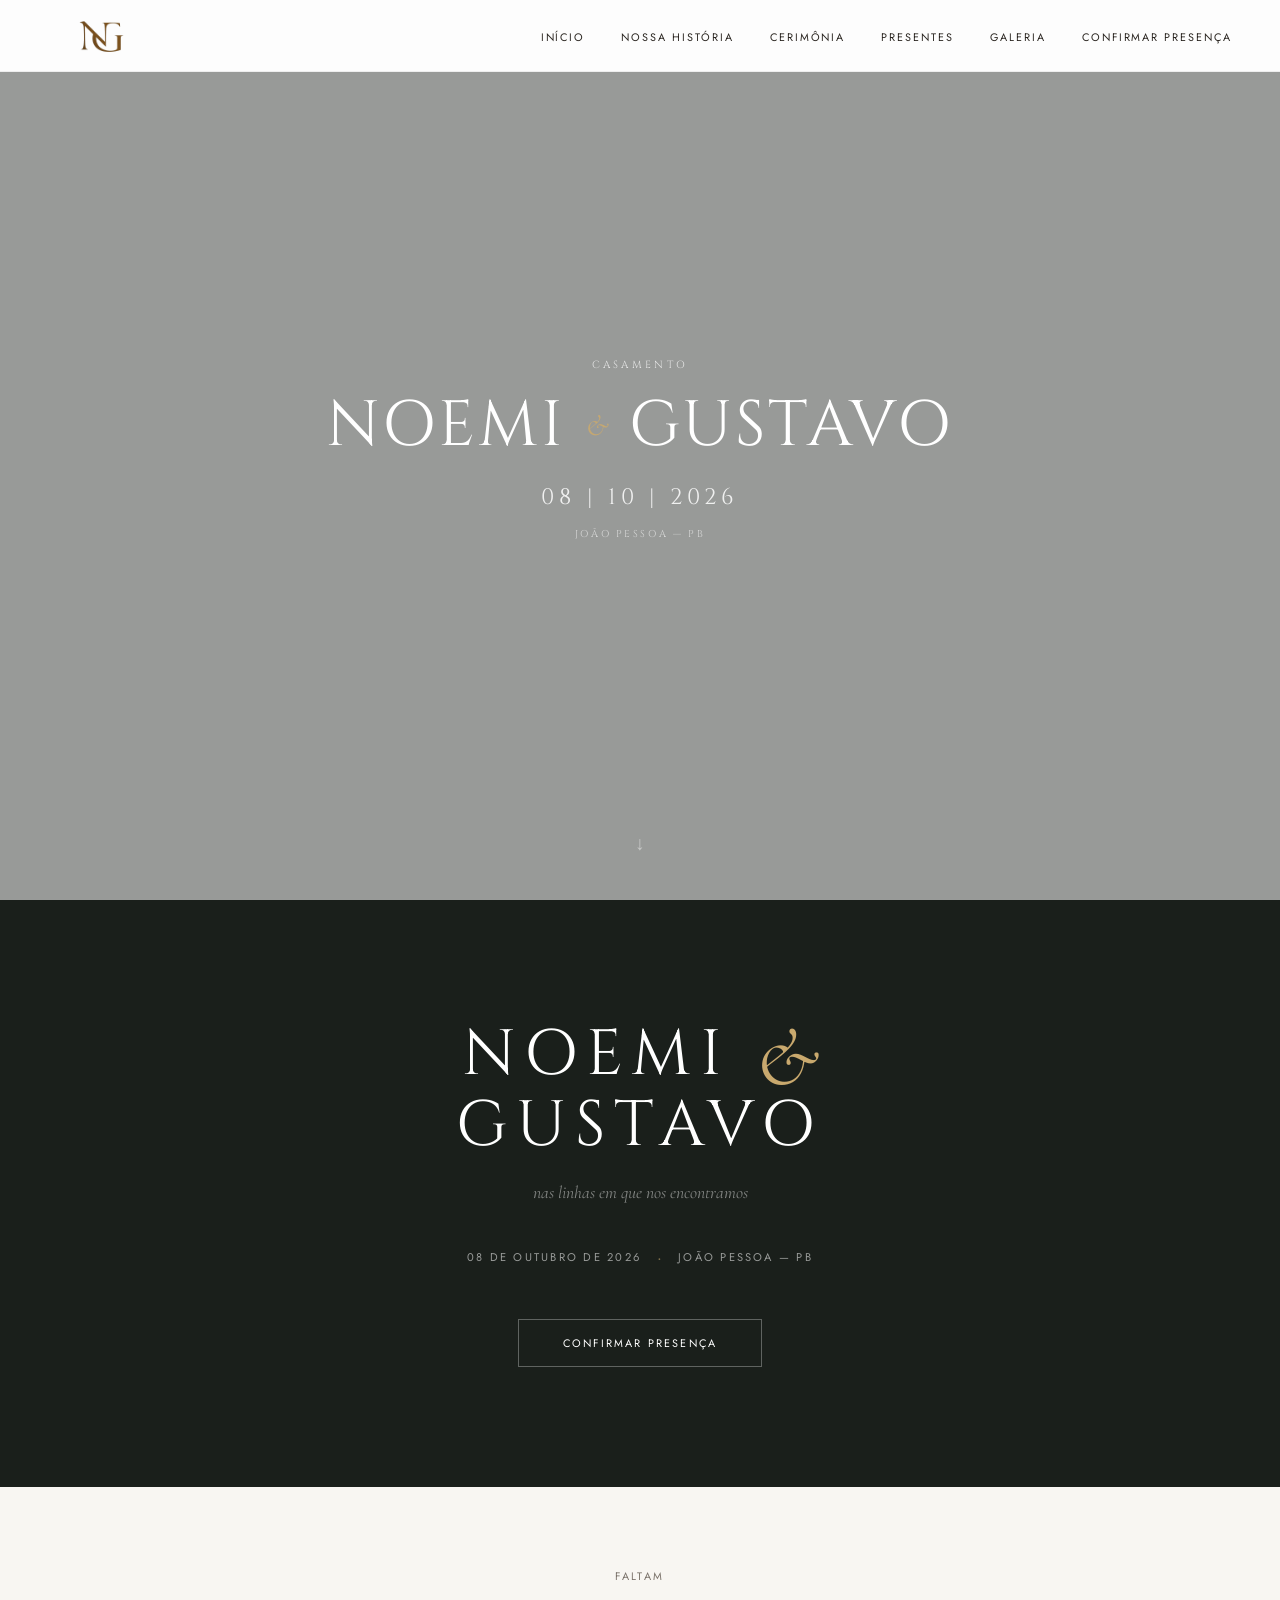
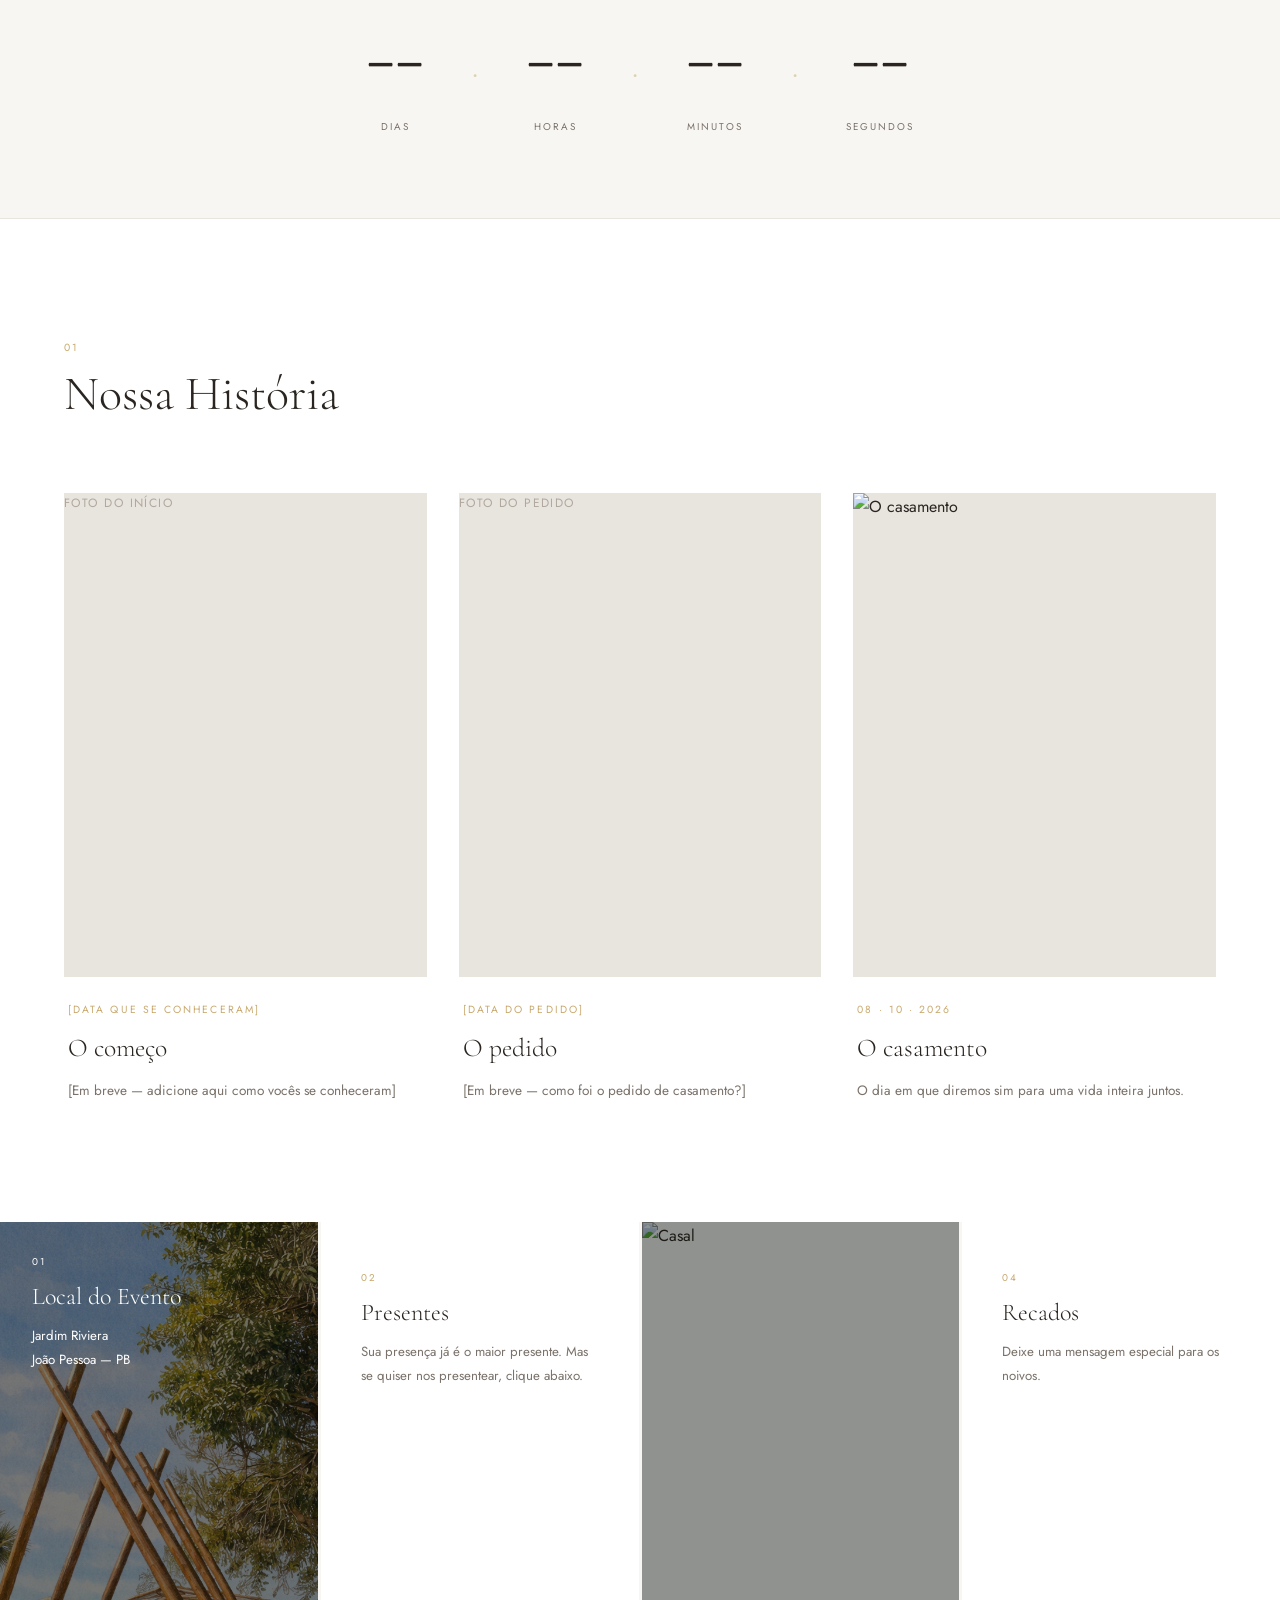
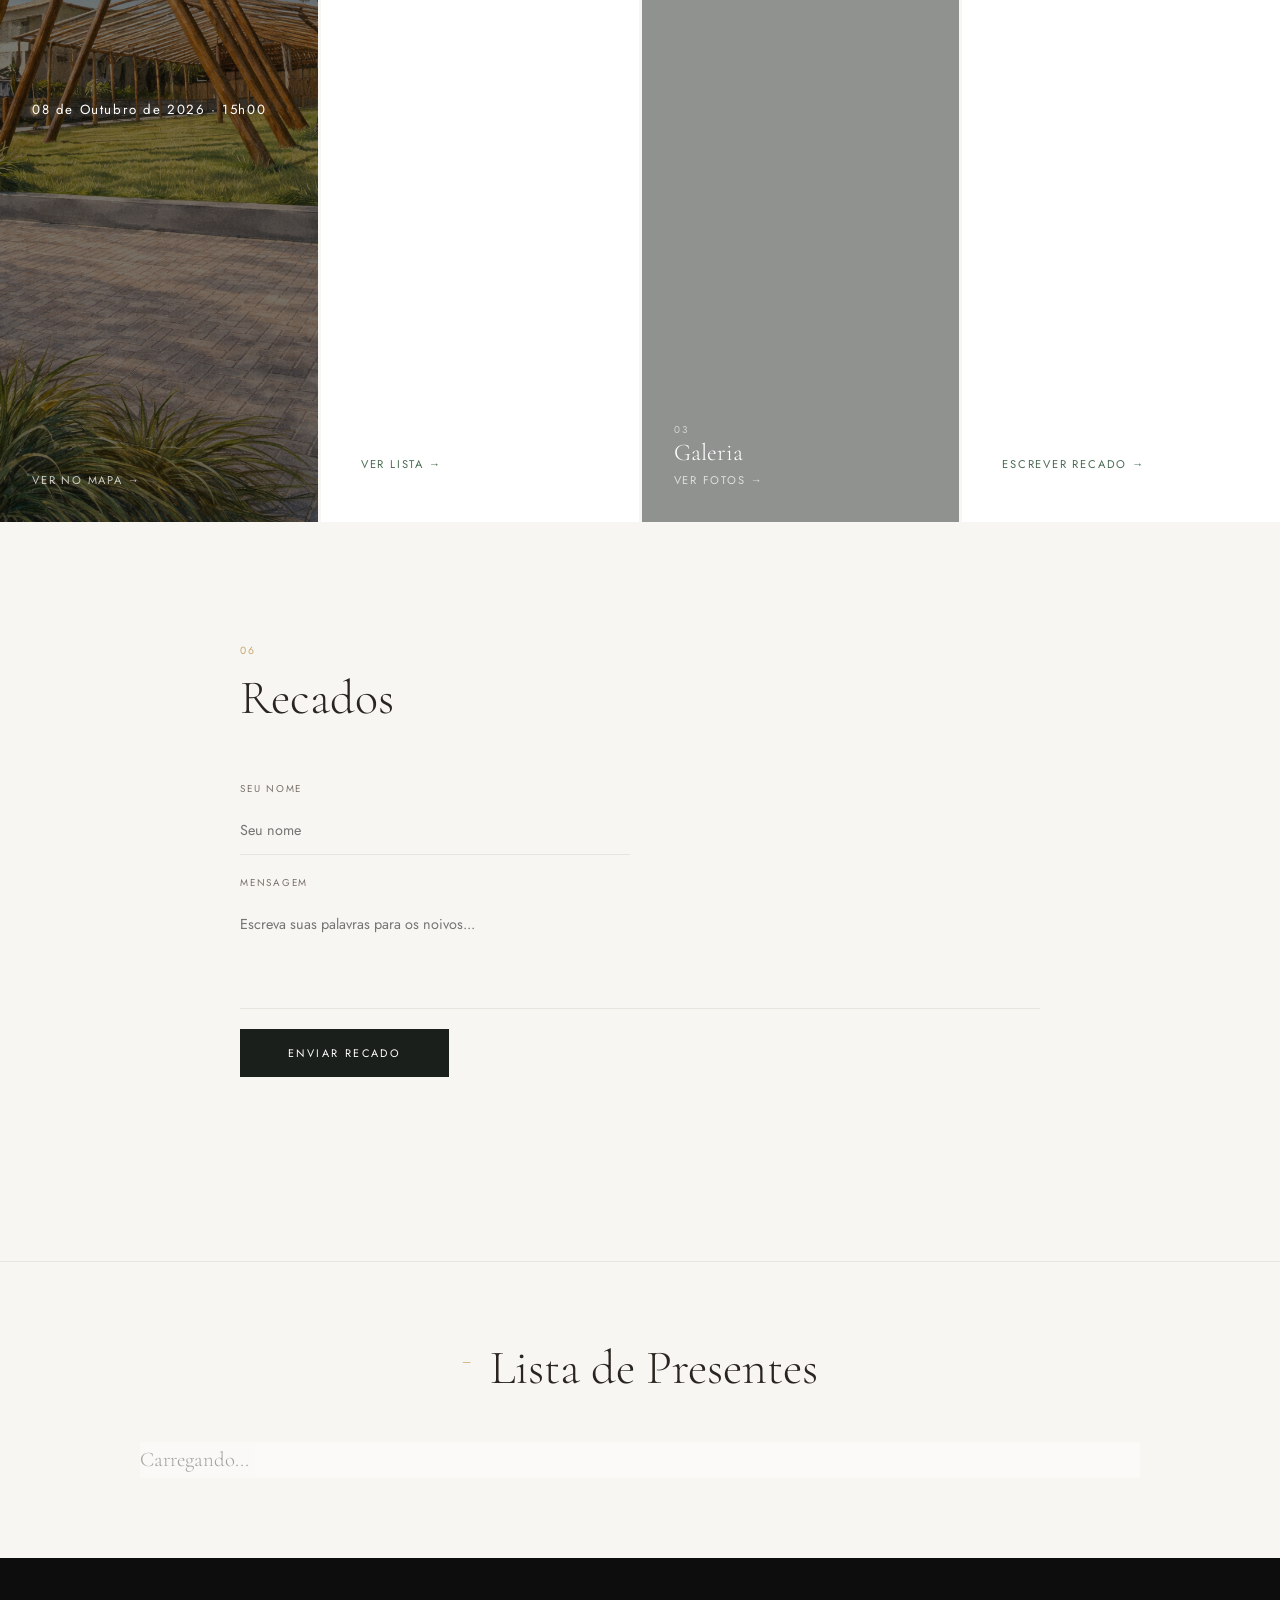
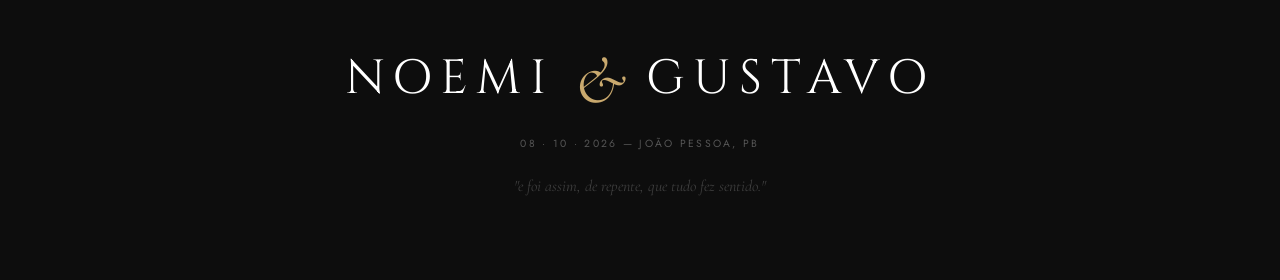
==== index.html @ 27847180 "Make all hscroll cards fully clickable Local do Evento → opens Google Maps in new tab Presentes → op" ====
<!DOCTYPE html>
<html lang="pt-BR">
<head>
  <meta charset="UTF-8" />
  <meta name="viewport" content="width=device-width, initial-scale=1.0" />
  <title>Noemi & Gustavo — 08.10.2026</title>

  <!-- Favicon -->
  <link rel="icon" type="image/png" href="favicon.png" />
  <link rel="apple-touch-icon" href="favicon.png" />

  <!-- WhatsApp / redes sociais -->
  <meta property="og:type"        content="website" />
  <meta property="og:url"         content="https://noemiegustavo.com/" />
  <meta property="og:title"       content="Noemi & Gustavo — 08.10.2026" />
  <meta property="og:description" content="Estamos nos casando! Confirme sua presença e veja todos os detalhes do nosso grande dia." />
  <meta property="og:image"       content="https://noemiegustavo.com/noemiegustavo-94.jpg" />
  <meta property="og:image:width"  content="1200" />
  <meta property="og:image:height" content="630" />
  <meta property="og:locale"      content="pt_BR" />

  <link rel="stylesheet" href="styles.css" />
  <link href="https://fonts.googleapis.com/css2?family=Pinyon+Script&amp;family=Cinzel:wght@300;400;500&amp;family=Cormorant+Garamond:ital,wght@0,300;0,400;1,300;1,400&amp;family=Jost:wght@300;400;500&amp;display=swap" rel="stylesheet" />
</head>
<body>

  <!-- NAVBAR -->
  <nav id="navbar">
    <a href="#inicio" class="nav-logo"><img src="logo-ng.png" alt="NG" class="nav-logo-img" /></a>
    <ul class="nav-links">
      <li><a href="#" onclick="document.querySelector('.nav-links').classList.remove('open'); window.scrollTo({top:0,behavior:'smooth'}); return false;">Início</a></li>
      <li><a href="#historia">Nossa História</a></li>
      <li><a href="#cerimonia">Cerimônia</a></li>
      <li><a href="#" onclick="openGiftsSection(); return false;">Presentes</a></li>
      <li><a href="#" onclick="document.querySelector('.nav-links').classList.remove('open'); openGallery(); return false;">Galeria</a></li>
      <li><a href="#" onclick="openRsvpOverlay(); return false;">Confirmar Presença</a></li>
    </ul>
    <div class="nav-mobile-actions">
      <a href="#" onclick="openRsvpOverlay(); return false;" class="nav-confirm-btn">Confirmar Presença</a>
      <button class="nav-toggle" onclick="toggleMenu()">
        <span></span><span></span><span></span>
      </button>
    </div>
  </nav>

  <!-- HERO -->
  <section id="inicio" class="hero">
    <div class="hero-slideshow" id="hero-slideshow">
      <img src="Topo V11.jpeg"                    class="slide" data-device="all"     alt="Foto" />
      <img src="noemiegustavo-46.jpg Desktop.jpg" class="slide" data-device="desktop" alt="Foto" />
      <img src="noemiegustavo-95.jpg Desktop.jpg" class="slide" data-device="desktop" alt="Foto" />
      <img src="noemiegustavo-58.jpg"             class="slide" data-device="mobile"  alt="Foto" />
      <img src="noemiegustavo-94.jpg"             class="slide" data-device="mobile"  alt="Foto" />
      <img src="noemiegustavo-149.jpg"            class="slide" data-device="mobile"  alt="Foto" />
      <img src="noemiegustavo-214.jpg"            class="slide" data-device="mobile"  alt="Foto" />
    </div>
    <div class="hero-overlay"></div>
    <div class="hero-content">
      <p class="hero-eyebrow">Casamento</p>
      <h1 class="hero-title">
        <span class="hero-name">Noemi</span>
        <span class="hero-amp">&</span>
        <span class="hero-name">Gustavo</span>
      </h1>
      <p class="hero-date-line" id="hero-date-line">08 | 10 | 2026</p>
      <p class="hero-location" id="hero-location">João Pessoa — PB</p>
    </div>
    <div class="hero-scroll"><span>↓</span></div>
  </section>

  <!-- INTRO ESCURO -->
  <section class="intro-dark">
    <div class="intro-inner">
      <h2 class="intro-names">Noemi <em class="amp">&</em> Gustavo</h2>
      <p class="intro-sub" id="intro-subtitle">nas linhas em que nos encontramos</p>
      <div class="intro-date-block">
        <span class="intro-date">08 DE OUTUBRO DE 2026</span>
        <span class="intro-sep">·</span>
        <span class="intro-city">João Pessoa — PB</span>
      </div>
      <a href="#" onclick="openRsvpOverlay(); return false;" class="btn-dark-outline">Confirmar Presença</a>
    </div>
  </section>

  <!-- CONTAGEM -->
  <section class="countdown-section">
    <p class="count-label">Faltam</p>
    <div class="count-grid">
      <div class="count-item">
        <span id="days">--</span>
        <label>Dias</label>
      </div>
      <div class="count-sep">·</div>
      <div class="count-item">
        <span id="hours">--</span>
        <label>Horas</label>
      </div>
      <div class="count-sep">·</div>
      <div class="count-item">
        <span id="minutes">--</span>
        <label>Minutos</label>
      </div>
      <div class="count-sep">·</div>
      <div class="count-item">
        <span id="seconds">--</span>
        <label>Segundos</label>
      </div>
    </div>
  </section>

  <!-- TIMELINE -->
  <section id="historia" class="timeline-section">
    <div class="timeline-header">
      <span class="section-num">01</span>
      <h2 class="section-heading">Nossa História</h2>
    </div>
    <div class="timeline-grid">
      <div class="timeline-card">
        <div class="timeline-photo" id="story-1-photo-wrap">
          <div class="photo-placeholder">Foto do início</div>
        </div>
        <div class="timeline-info">
          <span class="timeline-date" id="story-1-date">[Data que se conheceram]</span>
          <h3 id="story-1-title">O começo</h3>
          <p id="story-1-text">[Em breve — adicione aqui como vocês se conheceram]</p>
        </div>
      </div>
      <div class="timeline-card">
        <div class="timeline-photo" id="story-2-photo-wrap">
          <div class="photo-placeholder">Foto do pedido</div>
        </div>
        <div class="timeline-info">
          <span class="timeline-date" id="story-2-date">[Data do pedido]</span>
          <h3 id="story-2-title">O pedido</h3>
          <p id="story-2-text">[Em breve — como foi o pedido de casamento?]</p>
        </div>
      </div>
      <div class="timeline-card">
        <div class="timeline-photo" id="story-3-photo-wrap">
          <img src="noemiegustavo-94.jpg" alt="O casamento" />
        </div>
        <div class="timeline-info">
          <span class="timeline-date" id="story-3-date">08 · 10 · 2026</span>
          <h3 id="story-3-title">O casamento</h3>
          <p id="story-3-text">O dia em que diremos sim para uma vida inteira juntos.</p>
        </div>
      </div>
    </div>
  </section>

  <!-- ROLAGEM HORIZONTAL — O Grande Dia -->
  <div class="hscroll-wrapper" id="cerimonia">
    <div class="hscroll-sticky">
      <div class="hscroll-header">
        <span class="section-num">02</span>
        <h2 class="section-heading">O Grande Dia</h2>
      </div>
      <div class="hscroll-track" id="hscroll-track">
        <div class="info-card info-card-large info-card-venue" style="cursor:pointer;" onclick="const l=document.getElementById('venue-maps-link'); if(l&&l.href) window.open(l.href,'_blank')">
          <img src="Jardim Riviera.png" alt="Jardim Riviera" class="venue-bg" />
          <div class="venue-overlay"></div>
          <div class="venue-content">
            <span class="info-num">01</span>
            <h3>Local do Evento</h3>
            <p id="venue-name-city">Jardim Riviera<br />João Pessoa — PB</p>
            <p class="info-detail" id="venue-datetime-text">08 de Outubro de 2026 · 15h00</p>
            <a id="venue-maps-link" href="https://maps.google.com/?q=Jardim+Riviera+João+Pessoa+PB" target="_blank" class="btn-text venue-link" onclick="event.stopPropagation()">Ver no mapa →</a>
          </div>
        </div>
        <div id="hcard-presentes" class="info-card" style="cursor:pointer;" onclick="openGiftsSection()">
          <span class="info-num">02</span>
          <h3>Presentes</h3>
          <p>Sua presença já é o maior presente. Mas se quiser nos presentear, clique abaixo.</p>
          <a href="#gifts-modal" class="btn-text" onclick="event.stopPropagation(); openGiftsSection()">Ver lista →</a>
        </div>
        <div class="info-card info-card-photo" onclick="openGallery()" style="cursor:pointer;">
          <img src="Foto Site.jpg" alt="Casal" />
          <div class="info-card-photo-overlay">
            <span class="info-num">03</span>
            <h3>Galeria</h3>
            <span class="btn-text" style="color:rgba(255,255,255,0.7);margin-top:4px;">Ver fotos →</span>
          </div>
        </div>
        <div class="info-card" style="cursor:pointer;" onclick="document.getElementById('recados').scrollIntoView({behavior:'smooth'})">
          <span class="info-num">04</span>
          <h3>Recados</h3>
          <p>Deixe uma mensagem especial para os noivos.</p>
          <a href="#recados" class="btn-text" onclick="event.stopPropagation()">Escrever recado →</a>
        </div>
      </div>
    </div>
  </div>

  <!-- GALERIA OVERLAY -->
  <div id="gallery-overlay" class="gallery-overlay" style="display:none;">
    <div class="gallery-overlay-header">
      <div class="gallery-overlay-logo"><span class="logo-n">N</span><span class="logo-g">G</span></div>
      <div class="gallery-tabs">
        <button class="gallery-tab active" onclick="switchTab('prewedding', this)">Pré-Wedding</button>
        <button class="gallery-tab" onclick="switchTab('casamento', this)">Fotos do Casamento</button>
      </div>
      <button class="gallery-overlay-close" onclick="closeGallery()">✕ Fechar</button>
    </div>

    <div class="gallery-overlay-body">
      <!-- PRÉ-WEDDING -->
      <div id="tab-prewedding" class="gallery-tab-content active">
        <div class="gallery-masonry" id="gallery-prewedding-grid"></div>
        <p class="gallery-credit" id="gallery-prewedding-credit"></p>
      </div>

      <!-- FOTOS DO CASAMENTO -->
      <div id="tab-casamento" class="gallery-tab-content">
        <div class="gallery-masonry" id="gallery-casamento-grid"></div>
        <div class="gallery-coming-soon" id="gallery-casamento-soon">
          <div class="coming-soon-icon">📷</div>
          <p class="coming-soon-title">Em breve...</p>
          <p class="coming-soon-sub">As fotos do nosso grande dia serão compartilhadas aqui após o casamento.</p>
          <p class="coming-soon-date">08 · 10 · 2026</p>
        </div>
        <p class="gallery-credit" id="gallery-casamento-credit"></p>
      </div>
    </div>
  </div>

  <!-- RSVP OVERLAY (tela cheia) -->
  <div id="rsvp-overlay" class="rsvp-overlay">
    <div class="rsvp-overlay-header">
      <img src="logo-ng.png" alt="NG" class="rsvp-overlay-logo" />
      <button class="rsvp-overlay-close" onclick="closeRsvpOverlay()">← Voltar para o início</button>
    </div>
    <div class="rsvp-overlay-body">
      <div class="rsvp-overlay-inner">
        <p class="rsvp-overlay-eyebrow">Confirmar Presença</p>
        <h2 class="rsvp-overlay-names">Noemi <em>&</em> Gustavo</h2>
        <p class="rsvp-overlay-deadline">Confirme até <strong>31 de Julho de 2026</strong></p>

        <div class="rsvp-overlay-search">
          <p class="guest-search-label">Digite seu nome para encontrar seu convite</p>
          <div class="guest-search-row">
            <input type="text" id="guest-search-input" placeholder="Digite seu nome..." oninput="searchGuest()" autocomplete="off" />
          </div>
        </div>

        <div id="family-result" class="family-result" style="display:none;"></div>
      </div>
    </div>
  </div>

  <!-- RECADOS -->
  <section id="recados" class="messages-section">
    <div class="messages-inner">
      <div class="messages-header">
        <span class="section-num">06</span>
        <h2 class="section-heading">Recados</h2>
      </div>
      <form class="message-form" id="messageForm" onsubmit="submitMessage(event)">
        <div class="form-row">
          <div class="form-group">
            <label>Seu nome</label>
            <input type="text" id="msg-name" placeholder="Seu nome" required />
          </div>
        </div>
        <div class="form-group">
          <label>Mensagem</label>
          <textarea id="msg-text" rows="4" placeholder="Escreva suas palavras para os noivos..." required></textarea>
        </div>
        <button type="submit" class="btn-submit dark">Enviar Recado</button>
        <p id="msg-success" class="success-msg" style="display:none;">✓ Recado enviado! Obrigado pelo carinho.</p>
      </form>
      <div class="messages-list" id="messagesList"></div>
    </div>
  </section>

  <!-- LISTA DE PRESENTES -->
  <section class="gifts-section" id="gifts-section">
    <div class="gifts-inner">
      <div class="gifts-header">
        <span class="section-num">—</span>
        <h2 class="section-heading">Lista de Presentes</h2>
      </div>
      <div class="gifts-grid" id="gifts-grid">
        <div class="gift-item" style="opacity:0.4;"><h4>Carregando...</h4></div>
      </div>
    </div>
  </section>

  <!-- FOOTER -->
  <footer class="footer">
    <p class="footer-names">Noemi <em class="amp">&</em> Gustavo</p>
    <p class="footer-date" id="footer-date-text">08 · 10 · 2026 — João Pessoa, PB</p>
    <p class="footer-quote">"e foi assim, de repente, que tudo fez sentido."</p>
  </footer>

  <!-- MODAL PAGAMENTO -->
  <div id="paymentModal" class="modal-overlay" onclick="closeModalOutside(event)">
    <div class="modal-box">
      <button class="modal-close" onclick="closePaymentModal()">✕</button>
      <div class="modal-header">
        <h3 id="modal-gift-name">Presente</h3>
        <p id="modal-gift-price" class="modal-price">R$ 0,00</p>
      </div>
      <div id="step-method" class="modal-step active">
        <p class="modal-subtitle">Como você prefere pagar?</p>
        <div class="payment-options">
          <button class="payment-option" onclick="selectMethod('pix')">
            <strong>PIX</strong>
            <small>Instantâneo · Sem taxas</small>
          </button>
          <button class="payment-option" onclick="selectMethod('card')">
            <strong>Cartão</strong>
            <small>Crédito ou débito</small>
          </button>
        </div>
      </div>
      <div id="step-pix" class="modal-step">
        <!-- Modo: valor fixo (presente com preço) -->
        <div id="pix-mode-code">
          <p class="modal-subtitle">PIX Copia e Cola</p>
          <div class="pix-box">
            <p id="pix-amount" class="pix-amount">R$ —</p>
            <div class="pix-code-wrap">
              <p id="pix-code-preview" class="pix-code-preview">—</p>
            </div>
            <button class="btn-copy-pix" onclick="copyPix()">Copiar código PIX</button>
            <p id="pix-copied" style="display:none;color:var(--green);font-size:.78rem;margin-top:10px;">✓ Copiado! Cole no app do seu banco em PIX → Copia e Cola.</p>
            <p class="pix-note">O valor já vem preenchido automaticamente.</p>
            <span id="pix-key-value" style="display:none;">—</span>
          </div>
        </div>
        <!-- Modo: valor livre -->
        <div id="pix-mode-key" style="display:none;">
          <p class="modal-subtitle">PIX — Chave</p>
          <div class="pix-box">
            <p class="pix-note" style="margin-bottom:14px;">Copie a chave abaixo e cole no seu banco. Você escolhe o valor que quiser presentear.</p>
            <div class="pix-code-wrap">
              <p id="pix-key-free" class="pix-code-preview" style="font-size:.9rem;">—</p>
            </div>
            <button class="btn-copy-pix" onclick="copyPixKey()">Copiar chave PIX</button>
            <p id="pix-key-copied" style="display:none;color:var(--green);font-size:.78rem;margin-top:10px;">✓ Copiado! Cole no campo Chave PIX do seu banco.</p>
          </div>
        </div>
        <button class="btn-back" onclick="goBack()">← Voltar</button>
      </div>
      <div id="step-card" class="modal-step">
        <p class="modal-subtitle">Pagamento por cartão</p>
        <div class="card-info-box">
          <p>Você será direcionado para o nosso parceiro de pagamento seguro.</p>
          <div class="card-badges">
            <span>🔒 SSL</span><span>Visa</span><span>Master</span><span>Elo</span>
          </div>
        </div>
        <a id="card-payment-link" href="#" target="_blank" class="btn-submit" onclick="closePaymentModal()">Pagar com Cartão →</a>
        <button class="btn-back" onclick="goBack()">← Voltar</button>
      </div>
    </div>
  </div>

  <script src="https://cdn.jsdelivr.net/npm/@supabase/supabase-js@2"></script>
  <script src="script.js"></script>
</body>
</html>
---- styles.css ----
/* ===========================
   RESET & VARIÁVEIS
=========================== */
*, *::before, *::after { box-sizing: border-box; margin: 0; padding: 0; }

:root {
  --black:       #0d0d0d;
  --dark:        #1a1f1b;
  --white:       #ffffff;
  --off-white:   #f8f6f2;
  --gray:        #e8e4de;
  --gray-mid:    #b0a89e;
  --text:        #2a2520;
  --text-light:  #7a726a;
  --green:       #4a6b52;

  --font-script: 'Pinyon Script', cursive;
  --font-cinzel:  'Cinzel', serif;
  --green-light: #6b8a72;
  --gold:        #c9a96e;

  --font-serif:  'Cormorant Garamond', Georgia, serif;
  --font-sans:   'Jost', sans-serif;
}

html { scroll-behavior: smooth; }

body {
  font-family: var(--font-sans);
  color: var(--text);
  background: var(--white);
  line-height: 1.7;
  overflow-x: hidden;
}

/* ===========================
   NAVBAR
=========================== */
/* Offset para links de âncora não ficarem atrás da navbar fixa */
#historia, #cerimonia, #recados, #gifts-section { scroll-margin-top: 80px; }

#navbar {
  position: fixed;
  top: 0; left: 0; right: 0;
  z-index: 100;
  display: flex;
  align-items: center;
  justify-content: space-between;
  height: 72px;
  padding: 0 48px;
  overflow: visible;
  background: rgba(255,255,255,0.98);
  border-bottom: 1px solid rgba(0,0,0,0.06);
  transition: box-shadow 0.3s;
}

.nav-logo {
  display: flex;
  align-items: center;
  text-decoration: none;
  flex-shrink: 0;
}

.nav-logo-img {
  height: 160px;
  width: auto;
  display: block;
  position: relative;
  z-index: 101;
}

.nav-links {
  display: flex;
  gap: 36px;
  list-style: none;
}

.nav-links a {
  font-size: 0.68rem;
  font-weight: 400;
  letter-spacing: 0.18em;
  text-transform: uppercase;
  color: var(--text);
  text-decoration: none;
  transition: color 0.2s;
}

.nav-links a:hover { color: var(--green); }

.nav-mobile-actions {
  display: none;
  align-items: center;
  gap: 12px;
}

.nav-confirm-btn {
  font-family: var(--font-cinzel);
  font-size: 0.6rem;
  letter-spacing: 0.14em;
  text-transform: uppercase;
  color: var(--white);
  background: var(--gold);
  padding: 8px 14px;
  text-decoration: none;
  white-space: nowrap;
  transition: background 0.2s;
}

.nav-confirm-btn:hover { background: #b8935a; }

.nav-toggle {
  display: none;
  flex-direction: column;
  gap: 5px;
  background: none;
  border: none;
  cursor: pointer;
  padding: 4px;
}

.nav-toggle span {
  display: block;
  width: 22px;
  height: 1px;
  background: var(--text);
  transition: all 0.3s;
}

/* ===========================
   HERO — parallax sticky
=========================== */
.hero {
  position: sticky;
  top: 0;
  height: 100vh;
  min-height: 640px;
  display: flex;
  align-items: center;
  justify-content: center;
  text-align: center;
  overflow: hidden;
  z-index: 0;
}

/* Todo conteúdo após o hero fica por cima */
.intro-dark,
.countdown-section,
.timeline-section,
.info-section,
.story-section,
.gallery-full-section,
.gifts-section,
.rsvp-section,
.messages-section,
.footer {
  position: relative;
  z-index: 1;
}

.hero-slideshow {
  position: absolute;
  inset: 0;
  z-index: 0;
}

.hero-slideshow .slide {
  position: absolute;
  inset: 0;
  width: 100%;
  height: 100%;
  object-fit: cover;
  object-position: center;
  opacity: 0;
  transition: opacity 1.2s ease-in-out;
}

.hero-slideshow .slide.active { opacity: 1; }

.hero-img {
  position: absolute;
  inset: 0;
  width: 100%;
  height: 100%;
  object-fit: cover;
  object-position: 47% center;
  z-index: 0;
}

.hero-overlay {
  position: absolute;
  inset: 0;
  z-index: 1;
  background: rgba(10, 15, 11, 0.42);
}

.hero-content {
  position: relative;
  z-index: 2;
  color: var(--white);
  padding: 0 32px;
}

.hero-eyebrow {
  font-family: var(--font-cinzel);
  font-size: 0.65rem;
  letter-spacing: 0.32em;
  text-transform: uppercase;
  opacity: 0.75;
  margin-bottom: 20px;
}

.hero-title {
  display: flex;
  align-items: center;
  justify-content: center;
  gap: 20px;
  font-family: var(--font-cinzel);
  font-weight: 400;
  line-height: 1;
  margin-bottom: 20px;
  letter-spacing: 0.12em;
  text-transform: uppercase;
}

.hero-name {
  font-size: clamp(2rem, 5vw, 4.5rem);
}

.hero-amp {
  font-family: var(--font-script);
  font-size: clamp(2.5rem, 5vw, 4.5rem);
  color: var(--gold);
  opacity: 0.9;
  font-weight: 400;
  letter-spacing: 0;
  text-transform: none;
}

.hero-date-line {
  font-family: var(--font-cinzel);
  font-size: clamp(1rem, 2vw, 1.4rem);
  letter-spacing: 0.22em;
  opacity: 0.85;
  margin-bottom: 10px;
}

.hero-location {
  font-family: var(--font-cinzel);
  font-size: 0.62rem;
  letter-spacing: 0.26em;
  text-transform: uppercase;
  opacity: 0.6;
}

.hero-scroll {
  position: absolute;
  bottom: 40px;
  left: 50%;
  transform: translateX(-50%);
  z-index: 2;
  color: var(--white);
  opacity: 0.45;
  font-size: 1.2rem;
  animation: bounce 2s infinite;
}

@keyframes bounce {
  0%, 100% { transform: translateX(-50%) translateY(0); }
  50%       { transform: translateX(-50%) translateY(8px); }
}

/* ===========================
   INTRO ESCURO
=========================== */
.intro-dark {
  background: var(--dark);
  padding: 120px 64px;
  text-align: center;
}

.intro-inner { max-width: 700px; margin: 0 auto; }

.intro-label {
  font-size: 0.68rem;
  letter-spacing: 0.24em;
  text-transform: uppercase;
  color: var(--gold);
  margin-bottom: 28px;
}

.intro-names {
  font-family: var(--font-cinzel);
  font-size: clamp(2rem, 5vw, 4rem);
  font-weight: 400;
  color: var(--white);
  line-height: 1.1;
  letter-spacing: 0.14em;
  text-transform: uppercase;
  margin-bottom: 16px;
}

/* & serifado itálico em todos os "Noemi & Gustavo" */
.amp, em.amp,
.intro-names em,
.hero-amp,
.footer-names em,
.rsvp-heading em,
.story-heading em {
  font-family: var(--font-serif) !important;
  font-style: italic !important;
  font-size: 1.25em;
  color: var(--gold);
  letter-spacing: 0 !important;
  text-transform: none !important;
  font-weight: 400 !important;
  vertical-align: middle;
  line-height: 0.8;
}

.intro-names em {
  font-family: var(--font-script);
  font-style: normal;
  font-size: 1.3em;
  color: var(--gold);
  letter-spacing: 0;
  text-transform: none;
}

.intro-sub {
  font-family: var(--font-serif);
  font-size: 1.1rem;
  font-style: italic;
  color: rgba(255,255,255,0.45);
  margin-bottom: 36px;
}

.intro-date-block {
  display: flex;
  align-items: center;
  justify-content: center;
  gap: 16px;
  margin-bottom: 48px;
}

.intro-date, .intro-city {
  font-size: 0.7rem;
  letter-spacing: 0.2em;
  text-transform: uppercase;
  color: rgba(255,255,255,0.55);
}

.intro-sep { color: var(--gold); opacity: 0.6; }

.btn-dark-outline {
  display: inline-block;
  padding: 14px 44px;
  border: 1px solid rgba(255,255,255,0.3);
  color: var(--white);
  font-size: 0.68rem;
  font-weight: 400;
  letter-spacing: 0.2em;
  text-transform: uppercase;
  text-decoration: none;
  transition: all 0.3s;
}

.btn-dark-outline:hover {
  background: var(--gold);
  border-color: var(--gold);
}

/* ===========================
   CONTAGEM
=========================== */
.countdown-section {
  padding: 80px 64px;
  background: var(--off-white);
  text-align: center;
  border-bottom: 1px solid var(--gray);
}

.count-label {
  font-size: 0.68rem;
  letter-spacing: 0.22em;
  text-transform: uppercase;
  color: var(--text-light);
  margin-bottom: 40px;
}

.count-grid {
  display: flex;
  align-items: center;
  justify-content: center;
  gap: 0;
}

.count-item {
  text-align: center;
  padding: 0 48px;
}

.count-item span {
  display: block;
  font-family: var(--font-cinzel);
  font-size: clamp(3rem, 6vw, 5.5rem);
  font-weight: 300;
  color: var(--text);
  line-height: 1;
  margin-bottom: 8px;
}

.count-item label {
  font-size: 0.62rem;
  letter-spacing: 0.2em;
  text-transform: uppercase;
  color: var(--text-light);
}

.count-sep {
  font-family: var(--font-serif);
  font-size: 2rem;
  color: var(--gold);
  opacity: 0.5;
  padding-bottom: 20px;
}

/* ===========================
   SECTION COMUNS
=========================== */
.section-num {
  display: block;
  font-family: var(--font-sans);
  font-size: 0.65rem;
  letter-spacing: 0.22em;
  color: var(--gold);
  margin-bottom: 12px;
}

.section-heading {
  font-family: var(--font-serif);
  font-size: clamp(2rem, 4vw, 3rem);
  font-weight: 300;
  color: var(--text);
  line-height: 1.1;
}

.btn-text {
  font-size: 0.7rem;
  letter-spacing: 0.16em;
  text-transform: uppercase;
  color: var(--green);
  text-decoration: none;
  transition: opacity 0.2s;
  background: none;
  border: none;
  cursor: pointer;
  padding: 0;
  font-family: var(--font-sans);
}

.btn-text:hover { opacity: 0.65; }

/* ===========================
   TIMELINE
=========================== */
.timeline-section {
  padding: 120px 64px;
  background: var(--white);
}

.timeline-header {
  margin-bottom: 72px;
}

.timeline-grid {
  display: grid;
  grid-template-columns: repeat(3, 1fr);
  gap: 32px;
}

.timeline-card { display: flex; flex-direction: column; gap: 24px; }

.timeline-photo {
  position: relative;
  aspect-ratio: 3/4;
  overflow: hidden;
  background: var(--gray);
}

.timeline-photo img {
  width: 100%;
  height: 100%;
  object-fit: cover;
  transition: transform 0.6s ease;
}

.timeline-photo .tl-slide {
  position: absolute;
  inset: 0;
  width: 100%;
  height: 100%;
  object-fit: cover;
  opacity: 0;
  transition: opacity 0.9s ease;
}
.timeline-photo .tl-slide.active { opacity: 1; }

.timeline-card:hover .timeline-photo img { transform: scale(1.04); }

.placeholder-photo {
  display: flex;
  align-items: center;
  justify-content: center;
  background: var(--gray);
}

.photo-placeholder {
  font-size: 0.75rem;
  letter-spacing: 0.12em;
  text-transform: uppercase;
  color: var(--gray-mid);
}

.timeline-info { padding: 0 4px; }

.timeline-date {
  display: block;
  font-size: 0.65rem;
  letter-spacing: 0.2em;
  text-transform: uppercase;
  color: var(--gold);
  margin-bottom: 8px;
}

.timeline-info h3 {
  font-family: var(--font-serif);
  font-size: 1.6rem;
  font-weight: 300;
  color: var(--text);
  margin-bottom: 8px;
}

.timeline-info p {
  font-size: 0.85rem;
  color: var(--text-light);
  line-height: 1.8;
}

/* ===========================
   HORIZONTAL SCROLL — O Grande Dia
=========================== */
.hscroll-wrapper {
  height: 100vh;
  background: var(--off-white);
  position: relative;
  z-index: 1;
}

.hscroll-sticky {
  height: 100vh;
  overflow: hidden;
  display: flex;
  flex-direction: column;
}

.hscroll-header { display: none; }

.hscroll-track {
  display: grid;
  grid-template-columns: repeat(4, 1fr);
  gap: 3px;
  height: 100%;
  align-items: stretch;
}

.hscroll-track .info-card,
.hscroll-track .info-card-large,
.hscroll-track .info-card-photo {
  flex: unset;
  height: 100%;
  min-height: unset;
  max-height: unset;
}

/* Mobile — cada card ocupa a tela toda, scroll vertical normal */
@media (max-width: 768px) {
  .hscroll-wrapper {
    height: auto;
  }

  .hscroll-sticky {
    height: auto;
    overflow: visible;
  }

  .hscroll-track {
    grid-template-columns: 1fr;
    height: auto;
    gap: 0;
  }

  .hscroll-track .info-card,
  .hscroll-track .info-card-large,
  .hscroll-track .info-card-photo {
    height: 100svh;
    min-height: 100svh;
    max-height: none;
  }
}

/* ===========================
   INFO GRID (mantido para compatibilidade)
=========================== */
.info-section {
  padding: 120px 64px;
  background: var(--off-white);
}

.info-header { margin-bottom: 64px; }

.info-grid {
  display: grid;
  grid-template-columns: repeat(4, 1fr);
  gap: 2px;
}

.info-grid .info-card,
.info-grid .info-card-large,
.info-grid .info-card-photo {
  min-height: 480px;
}

.info-card {
  background: var(--white);
  padding: 48px 40px;
  display: flex;
  flex-direction: column;
  gap: 12px;
  transition: background 0.2s;
}

.info-card:hover { background: var(--off-white); }

.info-card-large {
  background: var(--dark);
  color: var(--white);
}

.info-card-large:hover { background: var(--black); }

.info-card-venue {
  position: relative;
  overflow: hidden;
  padding: 0;
}

.venue-bg {
  position: absolute;
  inset: 0;
  width: 100%;
  height: 100%;
  object-fit: cover;
  object-position: center;
  z-index: 0;
}

.venue-overlay {
  position: absolute;
  inset: 0;
  background: rgba(10,15,11,0.55);
  z-index: 1;
}

.venue-content {
  position: relative;
  z-index: 2;
  padding: 32px;
  display: flex;
  flex-direction: column;
  gap: 12px;
  height: 100%;
  color: var(--white);
}

.venue-content h3,
.venue-content p,
.venue-content .info-num,
.venue-content .info-detail { color: var(--white) !important; }

.venue-link { color: rgba(255,255,255,0.75) !important; }
.venue-link:hover { color: var(--gold) !important; }
.info-card-venue:hover { background: transparent; }
.info-card-large .info-num { color: var(--gold); }
.info-card-large h3 { color: var(--white); }
.info-card-large p { color: rgba(255,255,255,0.65); }
.info-card-large .info-detail { color: rgba(255,255,255,0.45); }
.info-card-large .btn-text { color: var(--gold); }

.info-num {
  font-size: 0.62rem;
  letter-spacing: 0.22em;
  text-transform: uppercase;
  color: var(--gold);
}

.info-card h3 {
  font-family: var(--font-serif);
  font-size: 1.5rem;
  font-weight: 300;
  color: var(--text);
  line-height: 1.2;
}

.info-card p {
  font-size: 0.83rem;
  color: var(--text-light);
  line-height: 1.8;
  flex: 1;
}

.info-detail {
  font-size: 0.72rem;
  letter-spacing: 0.12em;
  color: var(--text-light);
}

.info-tag {
  font-size: 0.62rem;
  letter-spacing: 0.16em;
  text-transform: uppercase;
  color: var(--gray-mid);
  margin-top: auto;
}

.info-card-photo {
  position: relative;
  padding: 0;
  overflow: hidden;
  min-height: 280px;
}

.info-card-photo img {
  width: 100%;
  height: 100%;
  object-fit: cover;
  position: absolute;
  inset: 0;
  transition: transform 0.5s ease;
}

.info-card-photo:hover img { transform: scale(1.04); }

.info-card-photo-overlay {
  position: absolute;
  inset: 0;
  background: rgba(10,15,11,0.45);
  display: flex;
  flex-direction: column;
  justify-content: flex-end;
  padding: 32px;
  z-index: 1;
}

.info-card-photo-overlay .info-num { color: rgba(255,255,255,0.6); }
.info-card-photo-overlay h3 { color: var(--white); }

/* ===========================
   NOSSA HISTÓRIA
=========================== */
.story-section {
  padding: 120px 64px;
  background: var(--white);
}

.story-inner {
  display: grid;
  grid-template-columns: 1fr 2fr;
  gap: 80px;
  align-items: start;
  max-width: 1200px;
  margin: 0 auto;
}

.story-left { position: sticky; top: 120px; }

.story-heading {
  font-family: var(--font-serif);
  font-size: clamp(2.8rem, 5vw, 4.5rem);
  font-weight: 300;
  color: var(--text);
  line-height: 1.1;
  margin: 12px 0 28px;
}

.story-heading em { font-style: italic; color: var(--green); }

.story-body {
  font-size: 1.05rem;
  color: var(--text-light);
  line-height: 1.9;
  margin-bottom: 40px;
  font-family: var(--font-serif);
  font-style: italic;
}

.story-photo {
  overflow: hidden;
  aspect-ratio: 4/3;
}

.story-photo img {
  width: 100%;
  height: 100%;
  object-fit: cover;
  object-position: 47% center;
}

/* ===========================
   PRESENTES
=========================== */
.gifts-section {
  padding: 80px 64px;
  background: var(--off-white);
  border-top: 1px solid var(--gray);
}

.gifts-inner { max-width: 1000px; margin: 0 auto; }

.gifts-header {
  display: flex;
  align-items: center;
  justify-content: center;
  gap: 16px;
  margin-bottom: 48px;
}

.gifts-close {
  font-size: 0.7rem;
  letter-spacing: 0.16em;
  text-transform: uppercase;
  background: none;
  border: none;
  cursor: pointer;
  color: var(--text-light);
  transition: color 0.2s;
}

.gifts-close:hover { color: var(--text); }

.gifts-grid {
  display: grid;
  grid-template-columns: repeat(auto-fit, minmax(200px, 1fr));
  gap: 2px;
}

.gift-item {
  background: var(--white);
  padding: 0;
  display: flex;
  flex-direction: column;
  gap: 0;
  overflow: hidden;
}
.gift-item-img {
  width: 100%;
  aspect-ratio: 4/3;
  object-fit: cover;
  display: block;
}
.gift-item-body {
  padding: 28px 28px 32px;
  display: flex;
  flex-direction: column;
  gap: 8px;
  flex: 1;
}
.gift-item-no-img {
  padding: 36px 28px 32px;
  display: flex;
  flex-direction: column;
  gap: 8px;
  flex: 1;
}

.gift-item h4 {
  font-family: var(--font-serif);
  font-size: 1.3rem;
  font-weight: 300;
  color: var(--text);
}

.gift-item p {
  font-size: 0.82rem;
  color: var(--text-light);
  flex: 1;
}

.gift-price {
  font-family: var(--font-cinzel);
  font-size: 1.4rem;
  color: var(--green);
  font-weight: 300;
}

.gift-item button {
  margin-top: 8px;
  padding: 10px 24px;
  background: transparent;
  border: 1px solid var(--text);
  font-family: var(--font-sans);
  font-size: 0.68rem;
  letter-spacing: 0.16em;
  text-transform: uppercase;
  cursor: pointer;
  color: var(--text);
  transition: background 0.2s, color 0.2s;
}

.gift-item button:hover {
  background: var(--text);
  color: var(--white);
}

/* ===========================
   RSVP
=========================== */
.rsvp-section {
  padding: 120px 64px;
  background: var(--dark);
}

.rsvp-inner {
  display: grid;
  grid-template-columns: 1fr 2fr;
  gap: 80px;
  align-items: start;
  max-width: 1100px;
  margin: 0 auto;
}

.rsvp-heading {
  font-family: var(--font-serif);
  font-size: clamp(2.5rem, 4vw, 4rem);
  font-weight: 300;
  color: var(--white);
  line-height: 1.1;
  margin: 12px 0 16px;
}

.rsvp-heading em { font-style: italic; color: var(--gold); }
.rsvp-section .section-num { color: var(--gold); }

.rsvp-sub {
  font-size: 0.8rem;
  color: rgba(255,255,255,0.45);
  letter-spacing: 0.06em;
}

.rsvp-sub strong { color: rgba(255,255,255,0.7); font-weight: 400; }

.rsvp-form { display: flex; flex-direction: column; gap: 20px; }

.form-row {
  display: grid;
  grid-template-columns: 1fr 1fr;
  gap: 20px;
}

.form-group { display: flex; flex-direction: column; gap: 8px; }

.form-group label {
  font-size: 0.62rem;
  letter-spacing: 0.18em;
  text-transform: uppercase;
  color: rgba(255,255,255,0.45);
}

.rsvp-form input,
.rsvp-form select,
.rsvp-form textarea {
  width: 100%;
  padding: 14px 0;
  background: transparent;
  border: none;
  border-bottom: 1px solid rgba(255,255,255,0.2);
  color: var(--white);
  font-family: var(--font-sans);
  font-size: 0.9rem;
  outline: none;
  transition: border-color 0.2s;
}

.rsvp-form input::placeholder { color: rgba(255,255,255,0.25); }
.rsvp-form input:focus,
.rsvp-form select:focus { border-bottom-color: var(--gold); }
.rsvp-form select option { background: var(--dark); }

.radio-opts { display: flex; flex-direction: column; gap: 10px; padding-top: 4px; }
.radio-opts label {
  font-size: 0.85rem;
  color: rgba(255,255,255,0.7);
  display: flex;
  align-items: center;
  gap: 8px;
  cursor: pointer;
  letter-spacing: 0;
  text-transform: none;
}

.btn-submit {
  display: inline-block;
  padding: 16px 48px;
  background: var(--gold);
  color: var(--white);
  border: none;
  font-family: var(--font-sans);
  font-size: 0.68rem;
  font-weight: 400;
  letter-spacing: 0.22em;
  text-transform: uppercase;
  cursor: pointer;
  transition: opacity 0.2s;
  text-decoration: none;
  text-align: center;
  align-self: flex-start;
}

.btn-submit:hover { opacity: 0.8; }
.btn-submit.dark { background: var(--dark); }

.success-msg {
  font-family: var(--font-serif);
  font-size: 1rem;
  font-style: italic;
  color: var(--gold);
}

/* ===========================
   RECADOS
=========================== */
.messages-section {
  padding: 120px 64px;
  background: var(--off-white);
}

.messages-inner { max-width: 800px; margin: 0 auto; }

.messages-header { margin-bottom: 56px; }

.message-form { display: flex; flex-direction: column; gap: 20px; margin-bottom: 64px; }

.message-form label {
  font-size: 0.62rem;
  letter-spacing: 0.18em;
  text-transform: uppercase;
  color: var(--text-light);
}

.message-form input,
.message-form textarea {
  width: 100%;
  padding: 14px 0;
  background: transparent;
  border: none;
  border-bottom: 1px solid var(--gray);
  color: var(--text);
  font-family: var(--font-sans);
  font-size: 0.9rem;
  outline: none;
  transition: border-color 0.2s;
  resize: none;
}

.message-form input:focus,
.message-form textarea:focus { border-bottom-color: var(--green); }

.messages-list { display: flex; flex-direction: column; gap: 24px; }

.message-card {
  padding: 28px 0;
  border-bottom: 1px solid var(--gray);
}

.message-card .msg-author {
  font-family: var(--font-serif);
  font-size: 1.1rem;
  font-style: italic;
  color: var(--green);
  margin-bottom: 6px;
}

.message-card .msg-text {
  font-size: 0.88rem;
  color: var(--text-light);
  line-height: 1.8;
}

/* ===========================
   FOOTER
=========================== */
.footer {
  background: var(--black);
  color: var(--white);
  text-align: center;
  padding: 80px 32px;
}

.footer-names {
  font-family: var(--font-cinzel);
  font-size: clamp(1.6rem, 4vw, 3rem);
  font-weight: 400;
  color: var(--white);
  margin-bottom: 16px;
  letter-spacing: 0.18em;
  text-transform: uppercase;
}

.footer-names em {
  font-family: var(--font-script);
  font-style: normal;
  font-size: 1.4em;
  color: var(--gold);
  letter-spacing: 0;
  text-transform: none;
}

.footer-date {
  font-size: 0.65rem;
  letter-spacing: 0.22em;
  text-transform: uppercase;
  color: rgba(255,255,255,0.3);
  margin-bottom: 20px;
}

.footer-quote {
  font-family: var(--font-serif);
  font-size: 1rem;
  font-style: italic;
  color: rgba(255,255,255,0.2);
}

/* ===========================
   MODAL PAGAMENTO
=========================== */
.modal-overlay {
  display: none;
  position: fixed;
  inset: 0;
  z-index: 200;
  background: rgba(10,15,11,0.75);
  align-items: center;
  justify-content: center;
  padding: 24px;
}

.modal-overlay.open { display: flex; }

.modal-box {
  background: var(--white);
  max-width: 420px;
  width: 100%;
  padding: 48px 40px 40px;
  position: relative;
  animation: modalIn 0.25s ease;
}

@keyframes modalIn {
  from { opacity: 0; transform: translateY(16px); }
  to   { opacity: 1; transform: translateY(0); }
}

.modal-close {
  position: absolute;
  top: 20px; right: 24px;
  background: none;
  border: none;
  font-size: 0.9rem;
  color: var(--text-light);
  cursor: pointer;
  letter-spacing: 0.1em;
}

.modal-header { margin-bottom: 28px; }

.modal-header h3 {
  font-family: var(--font-serif);
  font-size: 1.8rem;
  font-weight: 300;
  color: var(--text);
  margin-bottom: 6px;
}

.modal-price {
  font-family: var(--font-cinzel);
  font-size: 1.2rem;
  color: var(--green);
  font-weight: 300;
}

.modal-subtitle {
  font-size: 0.65rem;
  letter-spacing: 0.18em;
  text-transform: uppercase;
  color: var(--text-light);
  margin-bottom: 20px;
}

.modal-step { display: none; }
.modal-step.active { display: block; }

.payment-options { display: grid; grid-template-columns: 1fr 1fr; gap: 8px; }

.payment-option {
  display: flex;
  flex-direction: column;
  align-items: center;
  gap: 6px;
  padding: 24px 16px;
  background: var(--off-white);
  border: 1px solid var(--gray);
  cursor: pointer;
  transition: all 0.2s;
}

.payment-option:hover { border-color: var(--text); background: var(--white); }

.payment-option strong {
  font-family: var(--font-serif);
  font-size: 1.2rem;
  font-weight: 300;
  color: var(--text);
}

.payment-option small {
  font-size: 0.68rem;
  color: var(--text-light);
  text-align: center;
}

.pix-box {
  background: var(--off-white);
  padding: 24px;
  margin-bottom: 16px;
  text-align: center;
}

.pix-label {
  font-size: 0.62rem;
  letter-spacing: 0.16em;
  text-transform: uppercase;
  color: var(--text-light);
  margin-bottom: 10px;
}

.pix-key-row {
  display: flex;
  align-items: center;
  justify-content: center;
  gap: 12px;
  margin-bottom: 16px;
}

.pix-key {
  font-family: var(--font-serif);
  font-size: 1.3rem;
  color: var(--text);
}

.btn-copy {
  padding: 6px 14px;
  background: transparent;
  border: 1px solid var(--text);
  font-size: 0.65rem;
  letter-spacing: 0.12em;
  text-transform: uppercase;
  cursor: pointer;
  color: var(--text);
  transition: all 0.2s;
}

.btn-copy:hover { background: var(--text); color: var(--white); }

.pix-amount {
  font-family: var(--font-serif);
  font-size: 1.6rem;
  color: var(--green);
  font-weight: 300;
  margin-bottom: 12px;
}

.pix-note {
  font-size: 0.75rem;
  color: var(--text-light);
  font-style: italic;
  line-height: 1.6;
}

.pix-code-wrap {
  background: var(--white);
  border: 1px solid var(--gray);
  border-radius: 4px;
  padding: 12px 16px;
  margin: 12px 0;
  word-break: break-all;
}

.pix-code-preview {
  font-family: monospace;
  font-size: 0.65rem;
  color: var(--text-light);
  line-height: 1.5;
  margin: 0;
  user-select: all;
}

.btn-copy-pix {
  display: block;
  width: 100%;
  padding: 12px;
  background: var(--text);
  color: var(--white);
  border: none;
  font-size: 0.7rem;
  letter-spacing: 0.14em;
  text-transform: uppercase;
  cursor: pointer;
  margin-bottom: 10px;
  transition: opacity 0.2s;
}

.btn-copy-pix:hover { opacity: 0.8; }

.pix-key-ref {
  display: flex;
  align-items: center;
  justify-content: center;
  gap: 8px;
  margin-top: 14px;
  padding-top: 14px;
  border-top: 1px solid var(--gray);
}

.pix-label-small {
  font-size: 0.62rem;
  letter-spacing: 0.12em;
  text-transform: uppercase;
  color: var(--text-light);
}

.pix-key-small {
  font-size: 0.8rem;
  color: var(--text);
}

.card-info-box {
  background: var(--off-white);
  padding: 24px;
  margin-bottom: 16px;
  text-align: center;
}

.card-info-box p {
  font-size: 0.85rem;
  color: var(--text-light);
  margin-bottom: 16px;
}

.card-badges {
  display: flex;
  justify-content: center;
  gap: 8px;
}

.card-badges span {
  font-size: 0.68rem;
  color: var(--text-light);
  padding: 4px 10px;
  border: 1px solid var(--gray);
}

.btn-back {
  display: block;
  width: 100%;
  padding: 10px;
  background: none;
  border: none;
  font-size: 0.68rem;
  letter-spacing: 0.12em;
  color: var(--text-light);
  cursor: pointer;
  text-align: center;
  transition: color 0.2s;
  margin-top: 8px;
}

.btn-back:hover { color: var(--text); }

/* ===========================
   RESPONSIVE
=========================== */
@media (max-width: 900px) {
  #navbar { padding: 16px 24px; }
  .nav-links { display: none; }
  .nav-links.open {
    display: flex;
    flex-direction: column;
    position: absolute;
    top: 100%; left: 0; right: 0;
    background: var(--white);
    padding: 20px 24px 28px;
    border-bottom: 1px solid var(--gray);
    gap: 18px;
  }
  .nav-mobile-actions { display: flex; }
  .nav-toggle { display: flex; }

  .hero-content { padding: 0 24px 48px; }
  .hero-title { flex-wrap: wrap; gap: 12px; }
  .hero-scroll { display: none; }

  .intro-dark { padding: 80px 24px; }
  .countdown-section { padding: 60px 24px; }
  .count-item { padding: 0 20px; }

  .timeline-section { padding: 80px 24px; }
  .timeline-grid { grid-template-columns: 1fr; gap: 48px; }
  .timeline-card { flex-direction: row; gap: 24px; }
  .timeline-photo { width: 140px; min-width: 140px; aspect-ratio: unset; height: 180px; }

  .info-section { padding: 80px 24px; }
  .gallery-full-section { padding: 80px 24px; }
  .gallery-masonry { grid-template-columns: 1fr; }
  .gallery-full-header { flex-direction: column; align-items: flex-start; }
  .info-grid { grid-template-columns: 1fr 1fr; }
  .info-grid .info-card,
  .info-grid .info-card-large,
  .info-grid .info-card-photo { min-height: 320px; }

  .story-section { padding: 80px 24px; }
  .story-inner { grid-template-columns: 1fr; gap: 40px; }
  .story-left { position: static; }

  .rsvp-section { padding: 80px 24px; }
  .rsvp-inner { grid-template-columns: 1fr; gap: 40px; }
  .form-row { grid-template-columns: 1fr; }

  .messages-section { padding: 80px 24px; }
  .gifts-section { padding: 60px 24px; }

  .count-sep { display: none; }
  .count-grid { gap: 8px; flex-wrap: wrap; justify-content: center; }
  .count-item { padding: 16px 20px; background: var(--white); min-width: 80px; }
}

/* ===========================
   GALERIA COMPLETA
=========================== */
.gallery-full-section {
  padding: 120px 64px;
  background: var(--white);
}

.gallery-full-inner { max-width: 1200px; margin: 0 auto; }

.gallery-full-header {
  display: flex;
  align-items: flex-end;
  justify-content: space-between;
  flex-wrap: wrap;
  gap: 24px;
  margin-bottom: 56px;
}

.gallery-tabs {
  display: flex;
  gap: 0;
  border: 1px solid var(--gray);
}

.gallery-tab {
  padding: 10px 28px;
  background: transparent;
  border: none;
  font-family: var(--font-sans);
  font-size: 0.68rem;
  font-weight: 400;
  letter-spacing: 0.16em;
  text-transform: uppercase;
  color: var(--text-light);
  cursor: pointer;
  transition: all 0.2s;
}

.gallery-tab + .gallery-tab { border-left: 1px solid var(--gray); }

.gallery-tab.active {
  background: var(--dark);
  color: var(--white);
}

.gallery-tab-content { display: none; }
.gallery-tab-content.active { display: block; }

.gallery-masonry {
  display: grid;
  grid-template-columns: repeat(2, 1fr);
  gap: 8px;
}

.gallery-item {
  overflow: hidden;
  aspect-ratio: 3/2;
}

.gallery-item:first-child {
  grid-column: span 1;
  aspect-ratio: 4/3;
}

.gallery-item img {
  width: 100%;
  height: 100%;
  object-fit: cover;
  transition: transform 0.5s ease;
  display: block;
}

.gallery-item:hover img { transform: scale(1.04); }

.gallery-credit {
  font-size: 0.72rem;
  color: var(--text-light);
  font-style: italic;
  text-align: right;
  margin-top: 12px;
}

.gallery-coming-soon {
  text-align: center;
  padding: 100px 32px;
  background: var(--off-white);
}

.coming-soon-icon { font-size: 3rem; margin-bottom: 24px; opacity: 0.4; }

.coming-soon-title {
  font-family: var(--font-cinzel);
  font-size: clamp(2rem, 5vw, 4rem);
  font-weight: 300;
  color: var(--text);
  letter-spacing: 0.2em;
  text-transform: uppercase;
  margin-bottom: 16px;
}

.coming-soon-sub {
  font-size: 0.9rem;
  color: var(--text-light);
  max-width: 400px;
  margin: 0 auto 20px;
  line-height: 1.8;
}

.coming-soon-date {
  font-family: var(--font-cinzel);
  font-size: 0.8rem;
  letter-spacing: 0.24em;
  color: var(--gold);
}

/* ===========================
   GALERIA OVERLAY
=========================== */
.gallery-overlay {
  position: fixed;
  inset: 0;
  z-index: 300;
  background: var(--white);
  overflow-y: auto;
  animation: slideUp 0.35s ease;
}

@keyframes slideUp {
  from { opacity: 0; transform: translateY(40px); }
  to   { opacity: 1; transform: translateY(0); }
}

.gallery-overlay-header {
  position: sticky;
  top: 0;
  z-index: 10;
  display: flex;
  align-items: center;
  justify-content: space-between;
  padding: 20px 48px;
  background: var(--white);
  border-bottom: 1px solid var(--gray);
}

.gallery-overlay-logo {
  font-family: var(--font-cinzel);
  font-weight: 400;
  color: var(--text);
  position: relative;
  width: 38px;
  height: 32px;
  display: block;
}

.gallery-overlay-logo .logo-n {
  font-size: 2rem;
  position: absolute;
  top: 0; left: 0;
  z-index: 2;
  line-height: 1;
}

.gallery-overlay-logo .logo-g {
  font-size: 1.35rem;
  position: absolute;
  bottom: 0; right: -2px;
  z-index: 1;
  line-height: 1;
}

.gallery-overlay-close {
  font-family: var(--font-sans);
  font-size: 0.68rem;
  letter-spacing: 0.16em;
  text-transform: uppercase;
  background: none;
  border: none;
  color: var(--text-light);
  cursor: pointer;
  transition: color 0.2s;
}

.gallery-overlay-close:hover { color: var(--text); }

.gallery-overlay-body {
  padding: 64px 64px 80px;
  max-width: 1200px;
  margin: 0 auto;
}

/* ===========================
   GUEST SEARCH (lista de convidados)
=========================== */
.rsvp-right {
  display: flex;
  flex-direction: column;
  gap: 32px;
}

.guest-search-block {
  background: rgba(255,255,255,0.07);
  border: 1px solid rgba(255,255,255,0.12);
  padding: 32px;
}

.guest-search-label {
  font-size: 0.62rem;
  letter-spacing: 0.2em;
  text-transform: uppercase;
  color: rgba(0,0,0,0.7);
  margin-bottom: 16px;
}

.guest-search-row input {
  width: 100%;
  padding: 14px 0;
  background: transparent;
  border: none;
  border-bottom: 1px solid rgba(0,0,0,0.18);
  color: #1a1a1a;
  font-family: var(--font-sans);
  font-size: 1rem;
  outline: none;
  transition: border-color 0.2s;
}

.guest-search-row input::placeholder { color: rgba(0,0,0,0.5); }
.guest-search-row input:focus { border-bottom-color: var(--gold); }

/* Resultado família completa */
.family-result {
  background: #ffffff;
  border: 1px solid rgba(0,0,0,0.08);
  padding: 28px;
}

.family-result-title {
  font-size: 0.62rem;
  letter-spacing: 0.22em;
  text-transform: uppercase;
  color: var(--gold);
  margin-bottom: 20px;
}

.family-member-row {
  display: flex;
  align-items: center;
  justify-content: space-between;
  padding: 14px 0;
  border-bottom: 1px solid rgba(0,0,0,0.07);
  gap: 16px;
  flex-wrap: wrap;
}

.family-member-row:last-child { border-bottom: none; }

.member-name {
  font-family: var(--font-cinzel);
  font-size: 0.9rem;
  color: #1a1a1a;
  letter-spacing: 0.08em;
  flex: 1;
  min-width: 160px;
}

.member-status {
  font-size: 0.68rem;
  letter-spacing: 0.12em;
  text-transform: uppercase;
  padding: 4px 12px;
  border: 1px solid;
}

.member-status.pending  { color: rgba(0,0,0,0.35); border-color: rgba(0,0,0,0.15); }
.member-status.confirmed { color: #3a7a44; border-color: #3a7a44; }
.member-status.declined  { color: #a04040; border-color: #a04040; }

.member-highlighted { background: rgba(201,169,110,0.08); border-left: 3px solid var(--gold); padding-left: 12px; margin-left: -3px; }
.member-highlighted .member-name { color: #1a1a1a; font-weight: 500; }
.family-others-label { font-size: 0.58rem; letter-spacing: 0.18em; text-transform: uppercase; color: rgba(0,0,0,0.38); margin: 16px 0 4px; padding-top: 14px; border-top: 1px solid rgba(0,0,0,0.08); }

.member-actions { display: flex; gap: 8px; }

.btn-confirm, .btn-decline {
  padding: 6px 16px;
  font-family: var(--font-sans);
  font-size: 0.62rem;
  letter-spacing: 0.14em;
  text-transform: uppercase;
  border: 1px solid;
  background: transparent;
  cursor: pointer;
  transition: all 0.2s;
}

.btn-confirm {
  color: rgba(0,0,0,0.5);
  border-color: rgba(0,0,0,0.2);
}

.btn-confirm:hover, .btn-confirm.active {
  background: #3a7a44;
  border-color: #3a7a44;
  color: #ffffff;
}

.btn-decline {
  color: rgba(0,0,0,0.35);
  border-color: rgba(0,0,0,0.15);
}

.btn-decline:hover, .btn-decline.active {
  background: #a04040;
  border-color: #a04040;
  color: #ffffff;
}

.family-not-found {
  padding: 24px;
  background: #f8f7f5;
  border: 1px solid rgba(0,0,0,0.08);
  text-align: center;
}

.family-not-found p {
  font-size: 0.85rem;
  color: rgba(0,0,0,0.45);
  line-height: 1.7;
}

.family-picker { padding: 24px; }

.family-picker-title {
  font-family: var(--font-cinzel);
  font-size: 0.62rem;
  letter-spacing: 0.18em;
  text-transform: uppercase;
  color: rgba(0,0,0,0.45);
  margin-bottom: 18px;
  line-height: 1.6;
}

.family-picker-btns { display: flex; flex-wrap: wrap; gap: 10px; }

.family-pick-btn {
  padding: 11px 22px;
  background: none;
  border: 1px solid rgba(0,0,0,0.18);
  color: rgba(0,0,0,0.6);
  font-family: var(--font-cinzel);
  font-size: 0.7rem;
  letter-spacing: 0.12em;
  text-transform: uppercase;
  cursor: pointer;
  transition: all 0.2s;
}

.family-pick-btn:hover {
  background: rgba(201,169,110,0.1);
  border-color: var(--gold);
  color: var(--gold);
}

/* ===========================
   ANIMAÇÕES
=========================== */
.fade-up {
  opacity: 0;
  transform: translateY(28px);
  transition: opacity 0.7s ease, transform 0.7s ease;
}

.fade-up.visible {
  opacity: 1;
  transform: translateY(0);
}

.timeline-card:nth-child(2) { transition-delay: 0.1s; }
.timeline-card:nth-child(3) { transition-delay: 0.2s; }
.info-card:nth-child(2)     { transition-delay: 0.08s; }
.info-card:nth-child(3)     { transition-delay: 0.16s; }
.info-card:nth-child(4)     { transition-delay: 0.1s; }
.info-card:nth-child(5)     { transition-delay: 0.18s; }
.info-card:nth-child(6)     { transition-delay: 0.26s; }

@media (max-width: 540px) {
  .info-grid { grid-template-columns: 1fr; }
  .info-card-large { grid-column: span 1; }
  .timeline-card { flex-direction: column; }
  .timeline-photo { width: 100%; aspect-ratio: 4/5; height: auto; }
  .gifts-grid { grid-template-columns: 1fr; }
  .hero-name { font-size: 2.4rem; }
}

/* ===========================
   RSVP OVERLAY (tela cheia)
=========================== */
.rsvp-overlay {
  display: none;
  position: fixed;
  inset: 0;
  z-index: 400;
  background: var(--off-white);
  overflow-y: auto;
  animation: slideUp 0.35s ease;
}

.rsvp-overlay.open { display: flex; flex-direction: column; }

.rsvp-overlay-header {
  position: sticky;
  top: 0;
  z-index: 10;
  display: flex;
  align-items: center;
  justify-content: space-between;
  padding: 20px 48px;
  background: var(--white);
  border-bottom: 1px solid rgba(0,0,0,0.07);
  flex-shrink: 0;
}

.rsvp-overlay-logo {
  height: 80px;
  width: auto;
  display: block;
  opacity: 0.9;
}

.rsvp-overlay-close {
  font-family: var(--font-sans);
  font-size: 0.68rem;
  letter-spacing: 0.16em;
  text-transform: uppercase;
  background: none;
  border: none;
  color: rgba(0,0,0,0.38);
  cursor: pointer;
  transition: color 0.2s;
}

.rsvp-overlay-close:hover { color: rgba(0,0,0,0.8); }

.rsvp-overlay-body {
  flex: 1;
  display: flex;
  align-items: center;
  justify-content: center;
  padding: 64px 32px;
}

.rsvp-overlay-inner {
  width: 100%;
  max-width: 560px;
  text-align: center;
}

.rsvp-overlay-eyebrow {
  font-family: var(--font-cinzel);
  font-size: 0.62rem;
  letter-spacing: 0.3em;
  text-transform: uppercase;
  color: var(--gold);
  margin-bottom: 24px;
}

.rsvp-overlay-names {
  font-family: var(--font-cinzel);
  font-size: clamp(2rem, 5vw, 3.5rem);
  font-weight: 400;
  color: #1a1a1a;
  letter-spacing: 0.14em;
  text-transform: uppercase;
  line-height: 1.1;
  margin-bottom: 12px;
}

.rsvp-overlay-names em {
  font-family: var(--font-serif) !important;
  font-style: italic !important;
  font-size: 1.2em;
  color: var(--gold);
  letter-spacing: 0 !important;
  text-transform: none !important;
  font-weight: 400 !important;
}

.rsvp-overlay-deadline {
  font-size: 0.75rem;
  color: rgba(0,0,0,0.6);
  letter-spacing: 0.08em;
  margin-bottom: 56px;
}

.rsvp-overlay-deadline strong {
  color: rgba(0,0,0,0.8);
  font-weight: 400;
}

.rsvp-overlay-search {
  background: #f8f7f5;
  border: 1px solid rgba(0,0,0,0.08);
  padding: 36px 40px;
  margin-bottom: 24px;
  text-align: left;
}

.rsvp-overlay .family-result {
  text-align: left;
  margin-top: 0;
}

@media (max-width: 600px) {
  .rsvp-overlay-header { padding: 16px 20px; }
  .rsvp-overlay-logo { height: 56px; }
  .rsvp-overlay-body { padding: 40px 20px; align-items: flex-start; }
  .rsvp-overlay-search { padding: 24px 20px; }
}
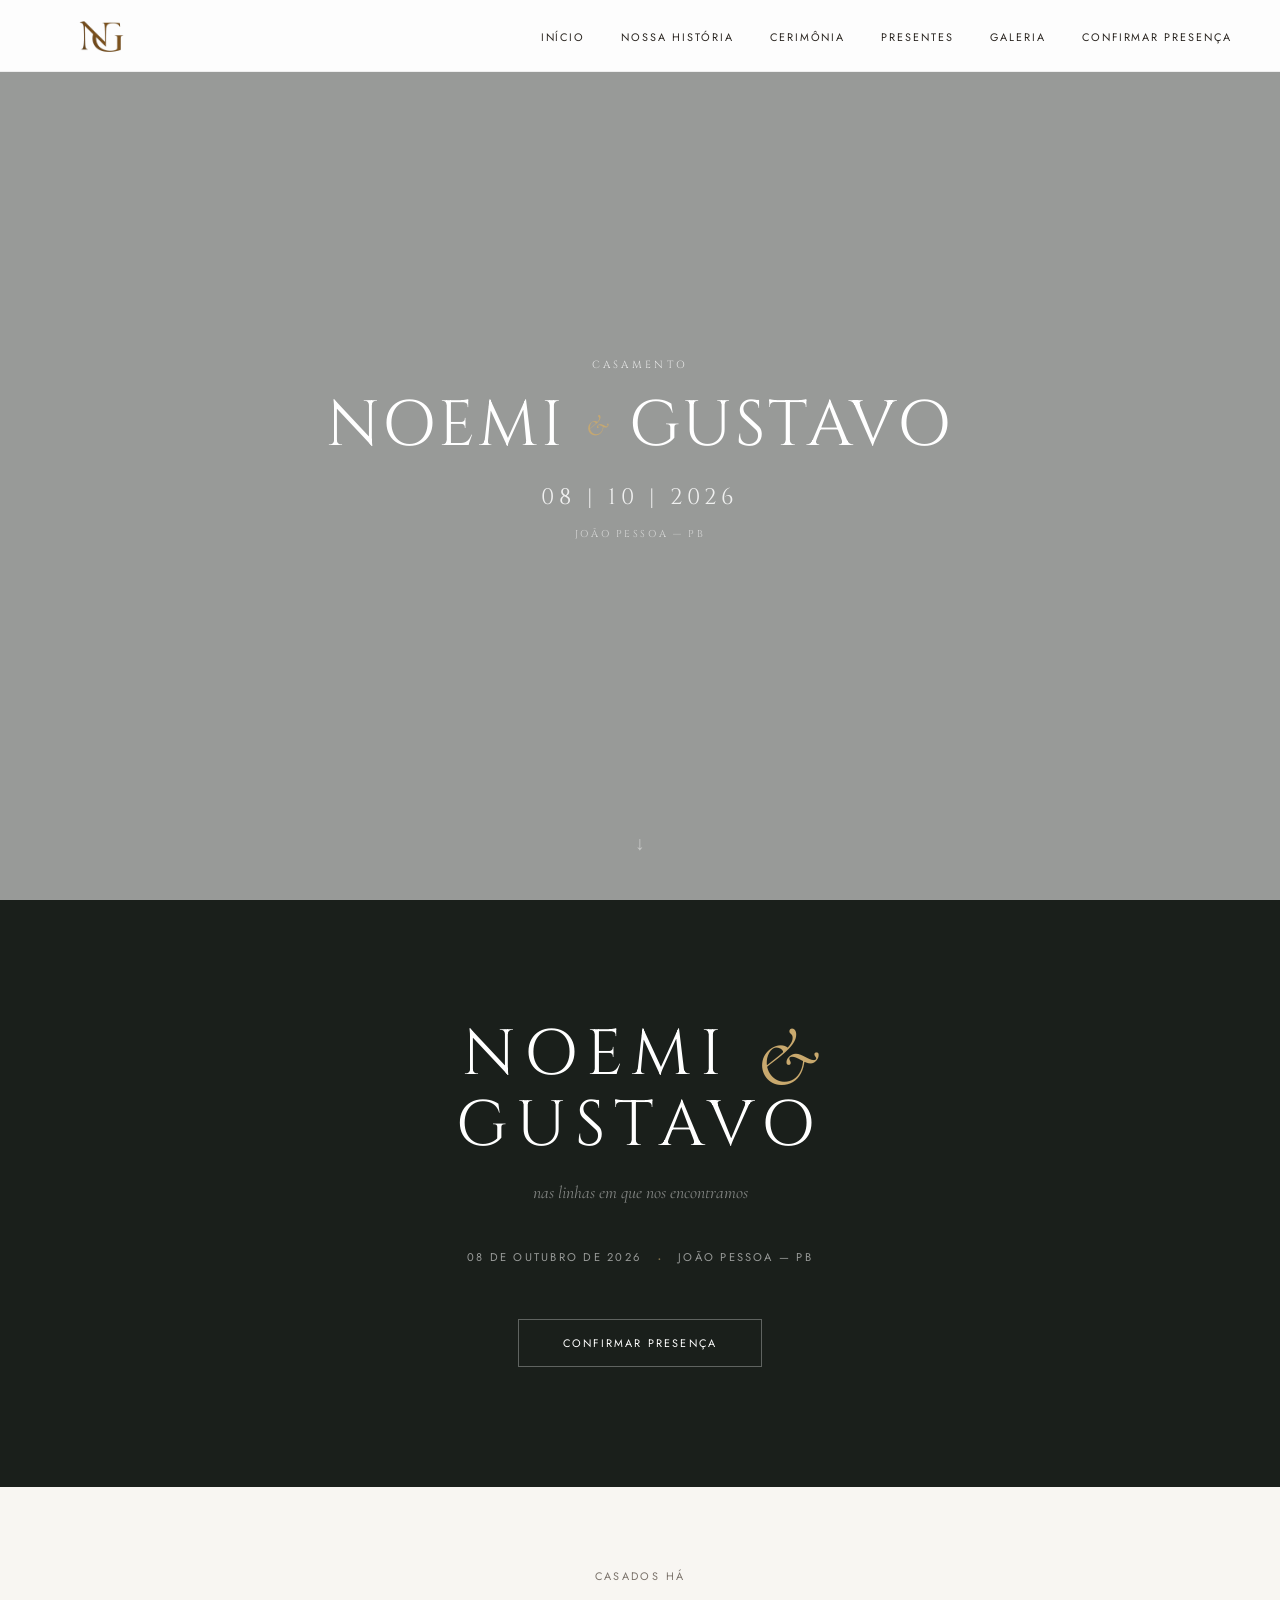
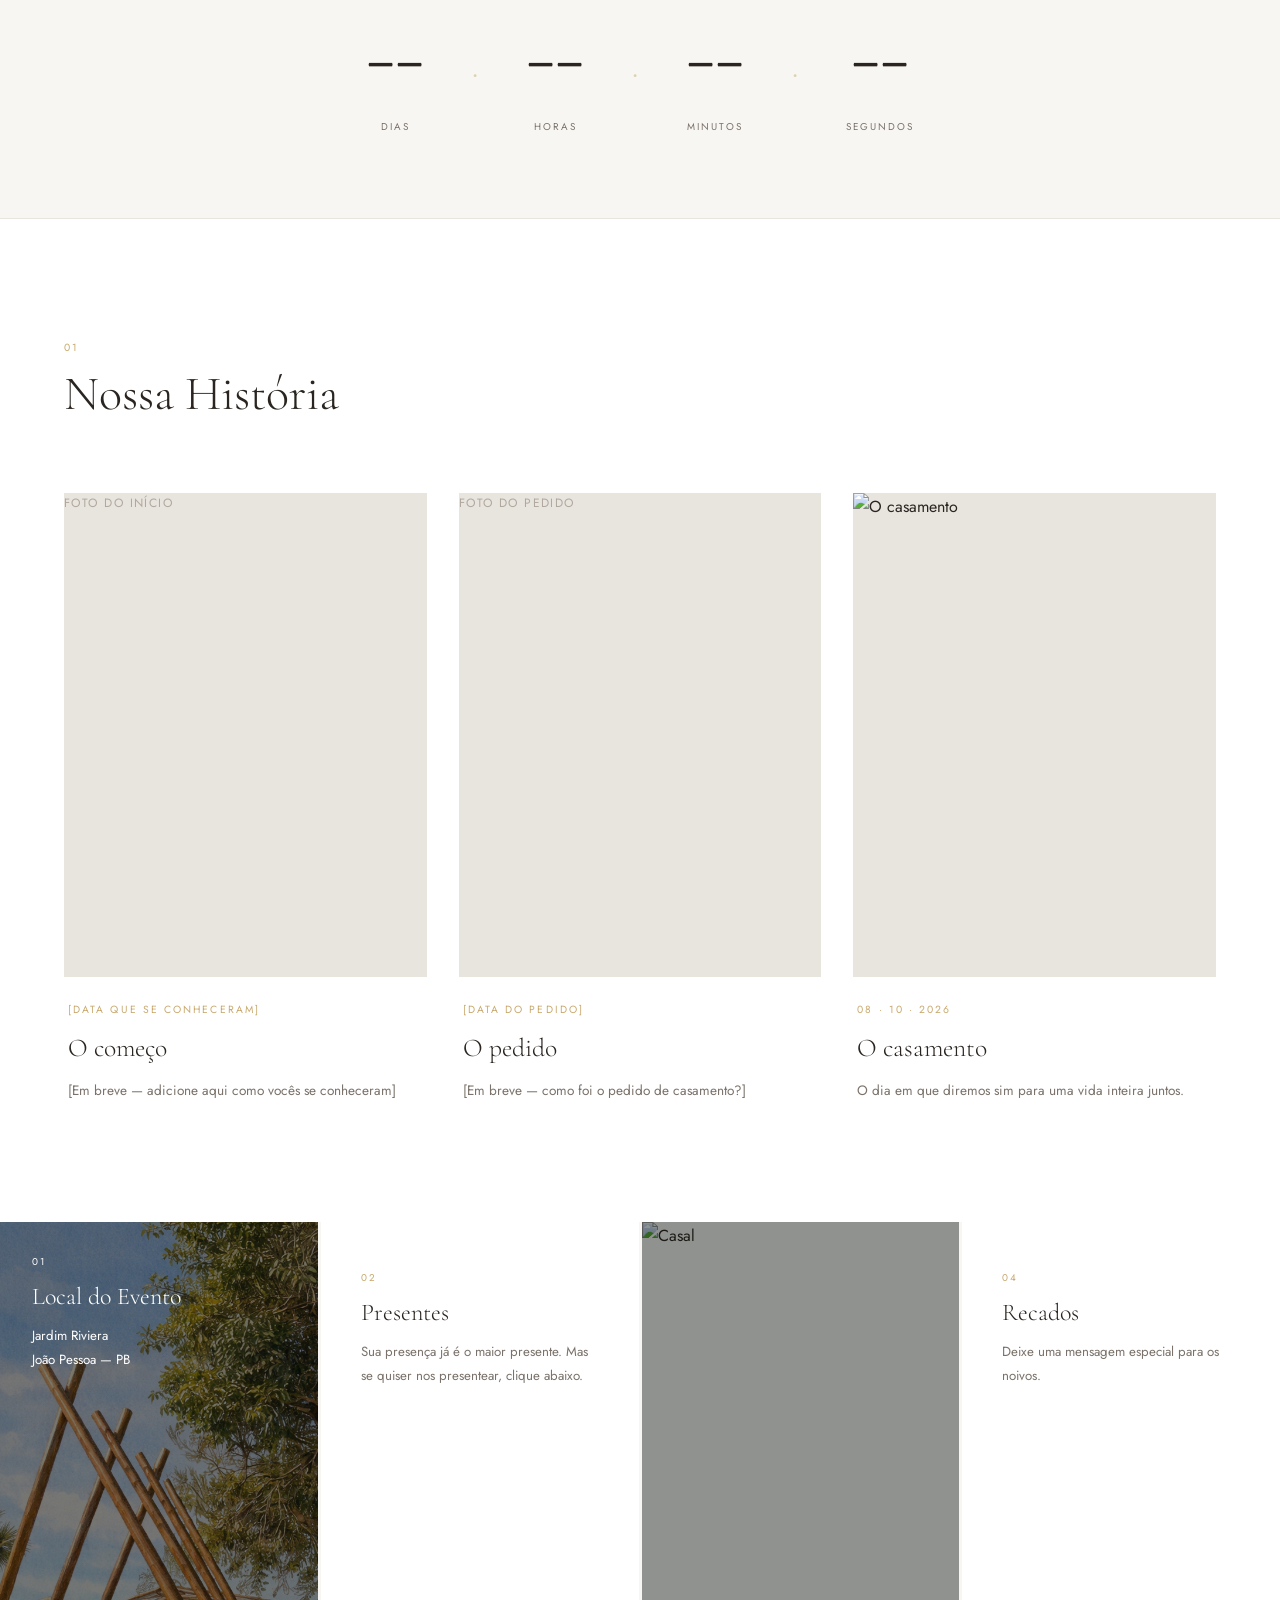
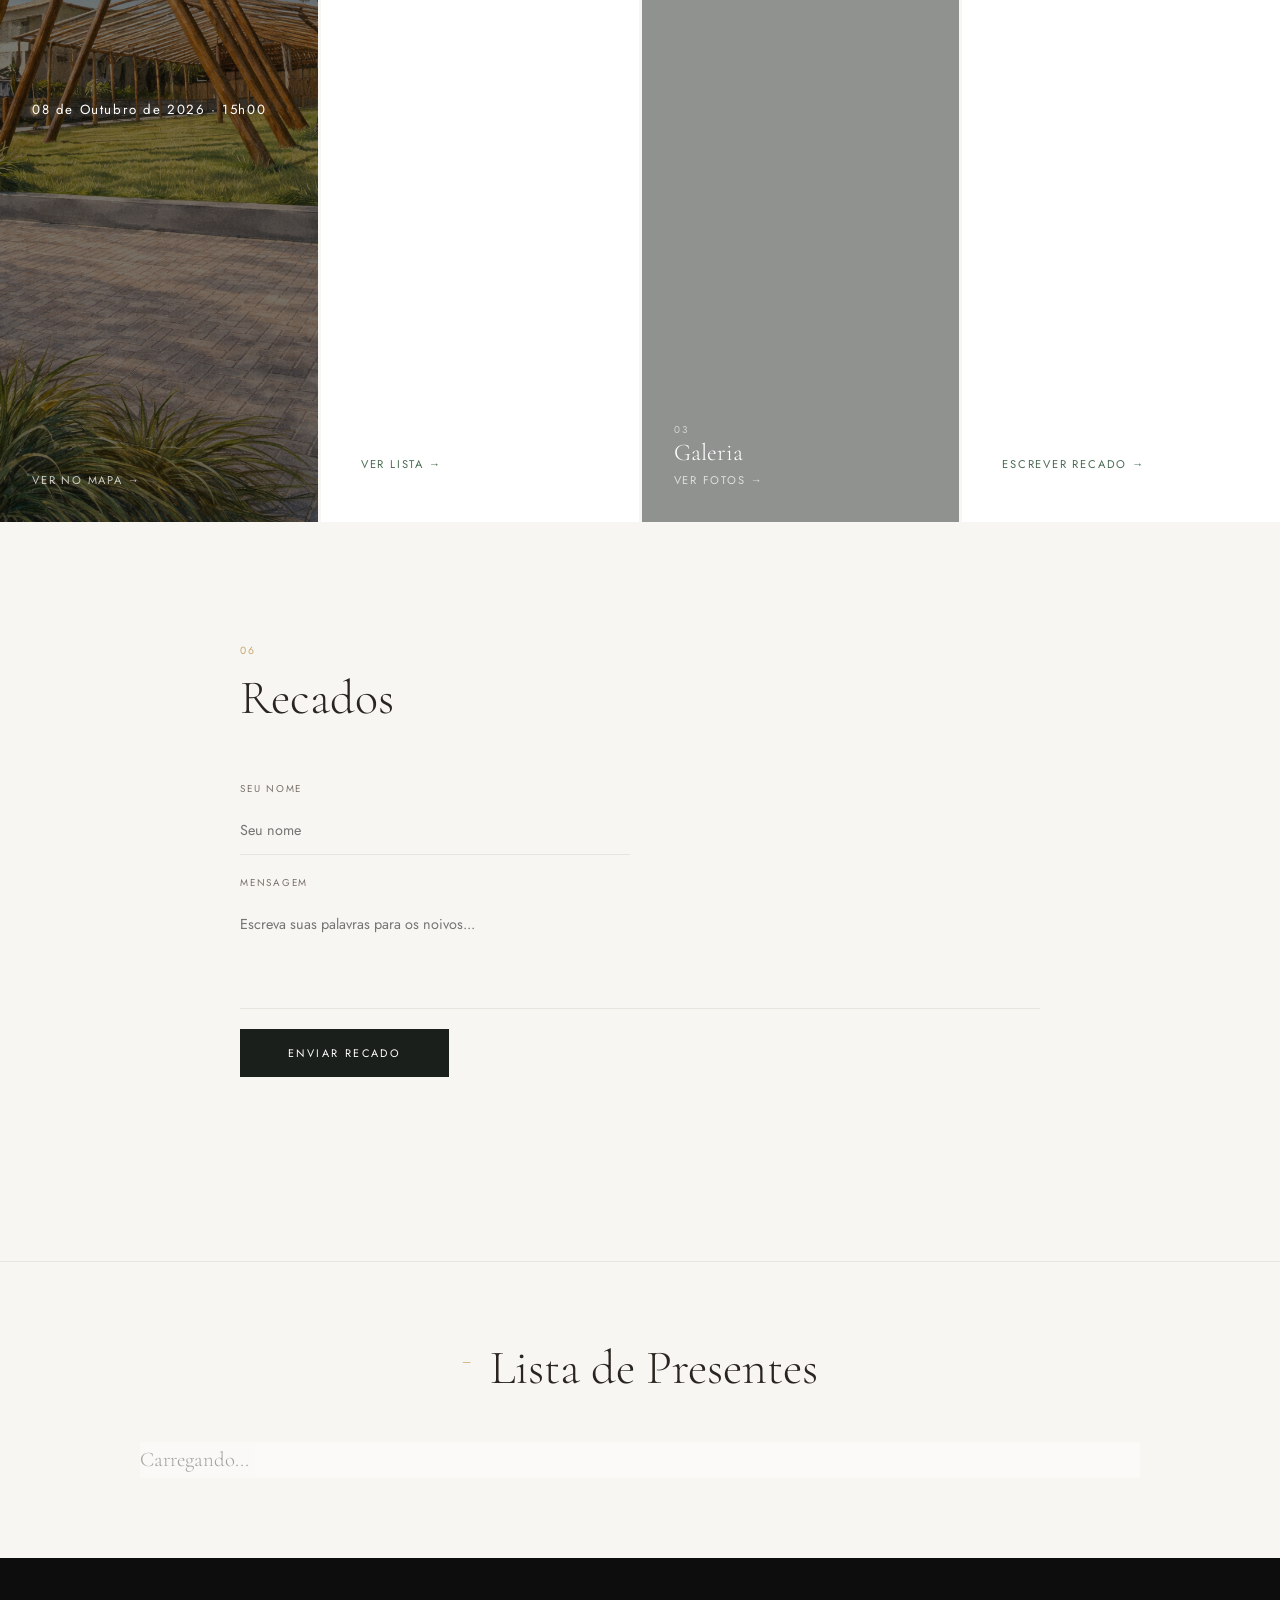
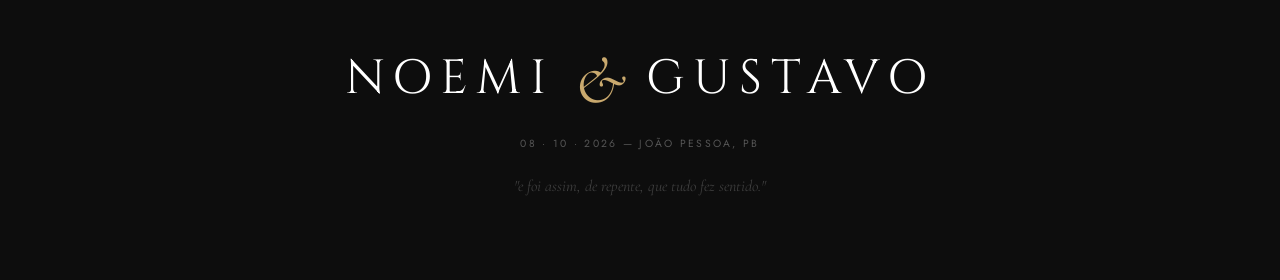
==== commit 12b09a41: "Trocar contagem regressiva por contagem progressiva pós-casamento Co-Authored-By: Claude Sonnet 4.6 " ====
--- a/index.html
+++ b/index.html
@@ -18,6 +18,22 @@
   <meta property="og:image:width"  content="1200" />
   <meta property="og:image:height" content="630" />
   <meta property="og:locale"      content="pt_BR" />
+
+  <!-- Google Analytics -->
+  <script async src="https://www.googletagmanager.com/gtag/js?id=G-L9HWN32438"></script>
+  <script>
+    window.dataLayer = window.dataLayer || [];
+    function gtag(){dataLayer.push(arguments);}
+    gtag('js', new Date());
+    gtag('config', 'G-L9HWN32438');
+  </script>
+  <script type="text/javascript">
+    (function(c,l,a,r,i,t,y){
+        c[a]=c[a]||function(){(c[a].q=c[a].q||[]).push(arguments)};
+        t=l.createElement(r);t.async=1;t.src="https://www.clarity.ms/tag/"+i;
+        y=l.getElementsByTagName(r)[0];y.parentNode.insertBefore(t,y);
+    })(window, document, "clarity", "script", "z4fek6z7qs");
+  </script>
 
   <link rel="stylesheet" href="styles.css" />
   <link href="https://fonts.googleapis.com/css2?family=Pinyon+Script&amp;family=Cinzel:wght@300;400;500&amp;family=Cormorant+Garamond:ital,wght@0,300;0,400;1,300;1,400&amp;family=Jost:wght@300;400;500&amp;display=swap" rel="stylesheet" />
@@ -84,7 +100,7 @@
 
   <!-- CONTAGEM -->
   <section class="countdown-section">
-    <p class="count-label">Faltam</p>
+    <p class="count-label">Casados há</p>
     <div class="count-grid">
       <div class="count-item">
         <span id="days">--</span>
@@ -194,7 +210,7 @@
   <!-- GALERIA OVERLAY -->
   <div id="gallery-overlay" class="gallery-overlay" style="display:none;">
     <div class="gallery-overlay-header">
-      <div class="gallery-overlay-logo"><span class="logo-n">N</span><span class="logo-g">G</span></div>
+      <div class="gallery-overlay-logo"><img src="logo-ng.png" alt="NG" style="height:40px;" /></div>
       <div class="gallery-tabs">
         <button class="gallery-tab active" onclick="switchTab('prewedding', this)">Pré-Wedding</button>
         <button class="gallery-tab" onclick="switchTab('casamento', this)">Fotos do Casamento</button>
@@ -356,6 +372,15 @@
     </div>
   </div>
 
+  <!-- LIGHTBOX -->
+  <div id="lightbox" class="lightbox" onclick="closeLightbox()">
+    <button class="lightbox-close" onclick="closeLightbox()">✕ Fechar</button>
+    <button class="lightbox-nav lightbox-prev" onclick="event.stopPropagation(); lightboxNav(-1)">&#8592;</button>
+    <img id="lightbox-img" class="lightbox-img" onclick="event.stopPropagation()" alt="Foto" />
+    <button class="lightbox-nav lightbox-next" onclick="event.stopPropagation(); lightboxNav(1)">&#8594;</button>
+    <p class="lightbox-counter" id="lightbox-counter"></p>
+  </div>
+
   <script src="https://cdn.jsdelivr.net/npm/@supabase/supabase-js@2"></script>
   <script src="script.js"></script>
 </body>
--- a/styles.css
+++ b/styles.css
@@ -919,6 +919,36 @@
 .gift-item button:hover {
   background: var(--text);
   color: var(--white);
+}
+
+.gift-item--sold {
+  opacity: 0.52;
+  position: relative;
+}
+.gift-item--sold::after {
+  content: '';
+  position: absolute;
+  inset: 0;
+  background: rgba(255,255,255,0.18);
+  pointer-events: none;
+}
+.gift-item--sold h4 {
+  text-decoration: line-through;
+  text-decoration-color: rgba(0,0,0,0.3);
+}
+.gift-item--sold .btn-esgotado {
+  margin-top: 8px;
+  padding: 10px 24px;
+  background: rgba(128,128,128,0.12);
+  border: 1px solid rgba(128,128,128,0.3);
+  font-family: var(--font-sans);
+  font-size: 0.68rem;
+  letter-spacing: 0.16em;
+  text-transform: uppercase;
+  color: var(--text-light);
+  cursor: not-allowed;
+  pointer-events: none;
+  width: 100%;
 }
 
 /* ===========================
@@ -1502,30 +1532,118 @@
 .gallery-tab-content.active { display: block; }
 
 .gallery-masonry {
-  display: grid;
-  grid-template-columns: repeat(2, 1fr);
-  gap: 8px;
+  columns: 2;
+  column-gap: 8px;
 }
 
 .gallery-item {
+  break-inside: avoid;
+  margin-bottom: 8px;
+  position: relative;
   overflow: hidden;
-  aspect-ratio: 3/2;
-}
-
-.gallery-item:first-child {
-  grid-column: span 1;
-  aspect-ratio: 4/3;
+  cursor: pointer;
 }
 
 .gallery-item img {
   width: 100%;
-  height: 100%;
-  object-fit: cover;
+  height: auto;
+  display: block;
   transition: transform 0.5s ease;
+}
+
+.gallery-item:hover img { transform: scale(1.03); }
+
+.gallery-download {
+  position: absolute;
+  bottom: 10px;
+  right: 10px;
+  background: rgba(0,0,0,0.55);
+  color: #fff;
+  border: 1px solid rgba(255,255,255,0.35);
+  padding: 6px 14px;
+  font-family: var(--font-body);
+  font-size: 0.62rem;
+  letter-spacing: 0.14em;
+  text-transform: uppercase;
+  cursor: pointer;
+  opacity: 0;
+  transition: opacity 0.2s, background 0.2s;
+  z-index: 2;
+}
+.gallery-item:hover .gallery-download { opacity: 1; }
+.gallery-download:hover { background: rgba(0,0,0,0.82); }
+@media (max-width: 768px) {
+  .gallery-download { opacity: 1; padding: 5px 10px; font-size: 0.58rem; }
+}
+
+/* LIGHTBOX */
+.lightbox {
+  display: none;
+  position: fixed;
+  inset: 0;
+  z-index: 10000;
+  background: rgba(0,0,0,0.96);
+  align-items: center;
+  justify-content: center;
+  flex-direction: column;
+}
+.lightbox.open { display: flex; }
+.lightbox-img {
+  max-width: 92vw;
+  max-height: 85vh;
+  object-fit: contain;
   display: block;
-}
-
-.gallery-item:hover img { transform: scale(1.04); }
+  user-select: none;
+}
+.lightbox-close {
+  position: absolute;
+  top: 20px;
+  right: 24px;
+  background: transparent;
+  border: 1px solid rgba(255,255,255,0.3);
+  color: #fff;
+  font-size: 0.7rem;
+  letter-spacing: 0.14em;
+  text-transform: uppercase;
+  padding: 8px 18px;
+  cursor: pointer;
+  transition: border-color 0.2s;
+}
+.lightbox-close:hover { border-color: #fff; }
+.lightbox-nav {
+  position: absolute;
+  top: 50%;
+  transform: translateY(-50%);
+  background: transparent;
+  border: 1px solid rgba(255,255,255,0.25);
+  color: #fff;
+  font-size: 1.2rem;
+  width: 48px;
+  height: 48px;
+  cursor: pointer;
+  transition: border-color 0.2s, background 0.2s;
+  display: flex;
+  align-items: center;
+  justify-content: center;
+}
+.lightbox-nav:hover { border-color: #fff; background: rgba(255,255,255,0.08); }
+.lightbox-prev { left: 20px; }
+.lightbox-next { right: 20px; }
+.lightbox-counter {
+  position: absolute;
+  bottom: 20px;
+  left: 50%;
+  transform: translateX(-50%);
+  color: rgba(255,255,255,0.5);
+  font-size: 0.68rem;
+  letter-spacing: 0.18em;
+  text-transform: uppercase;
+}
+@media (max-width: 768px) {
+  .lightbox-nav { width: 38px; height: 38px; font-size: 1rem; }
+  .lightbox-prev { left: 8px; }
+  .lightbox-next { right: 8px; }
+}
 
 .gallery-credit {
   font-size: 0.72rem;
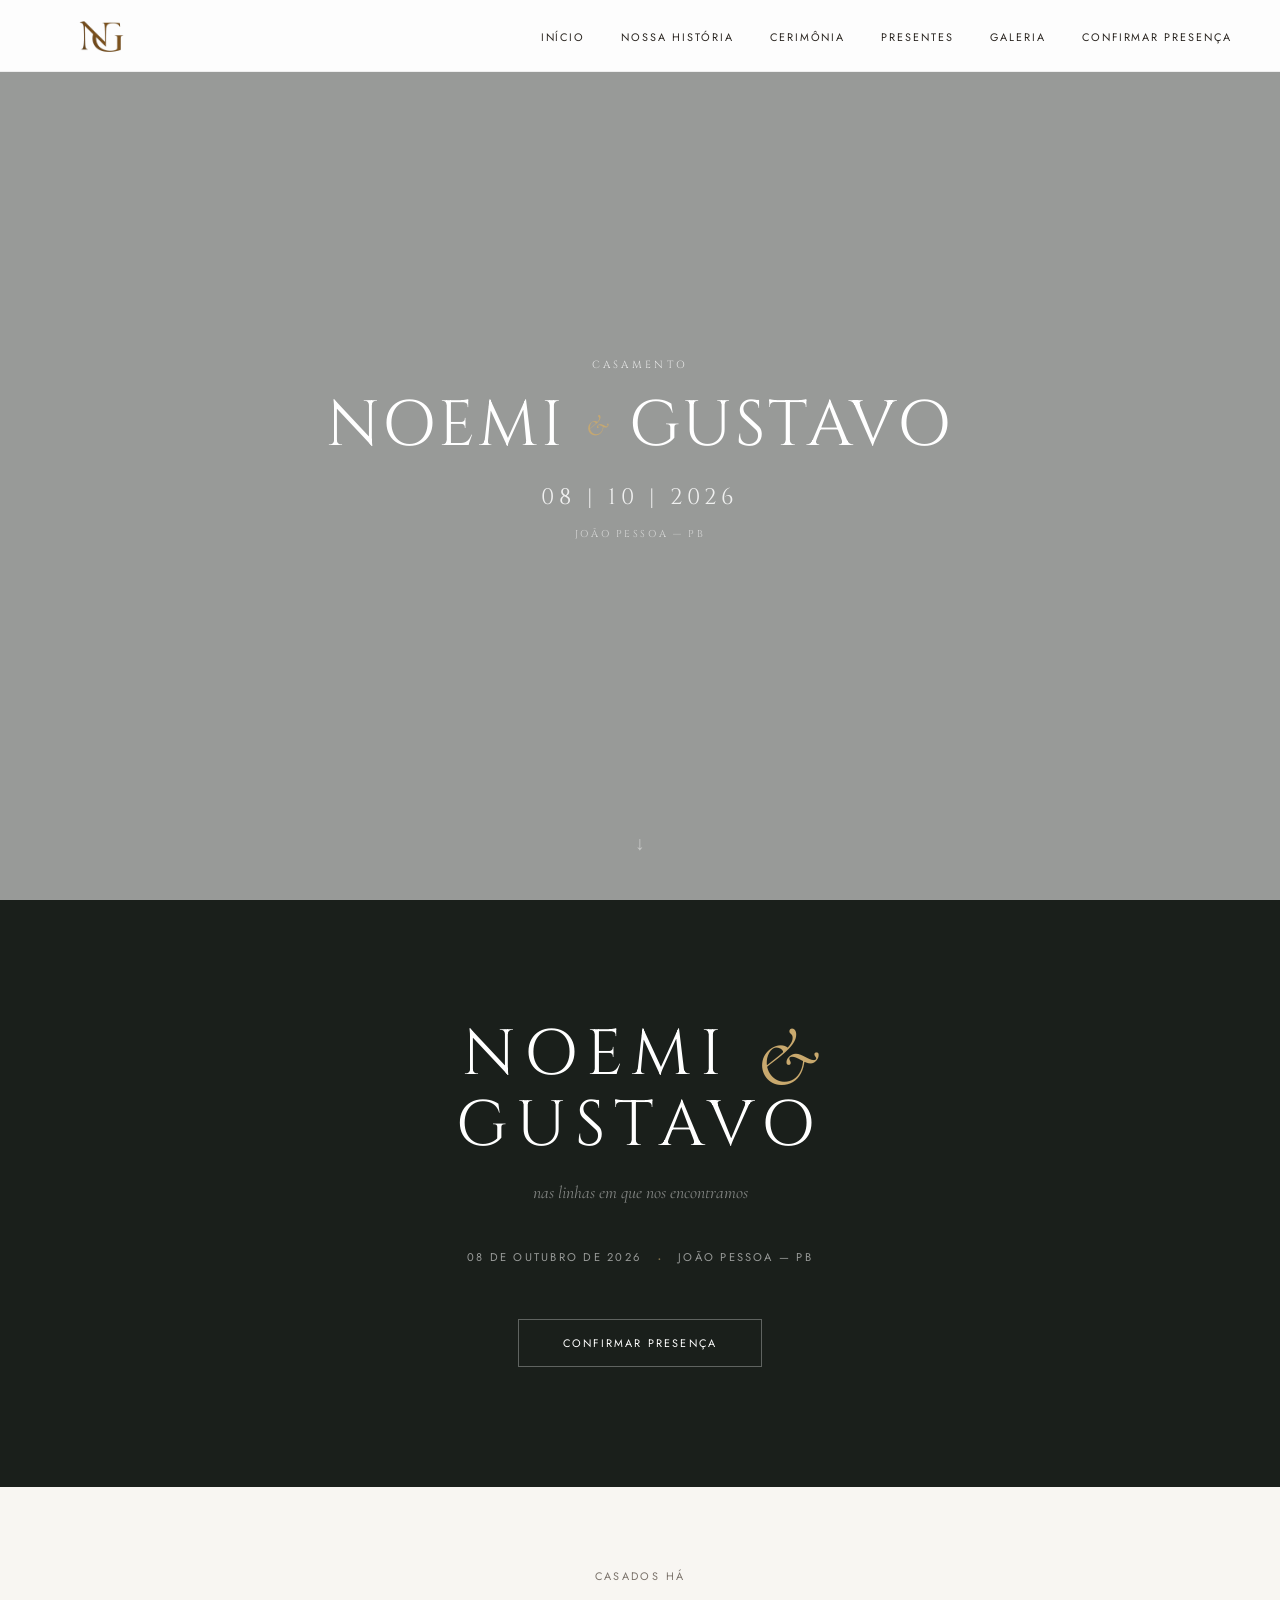
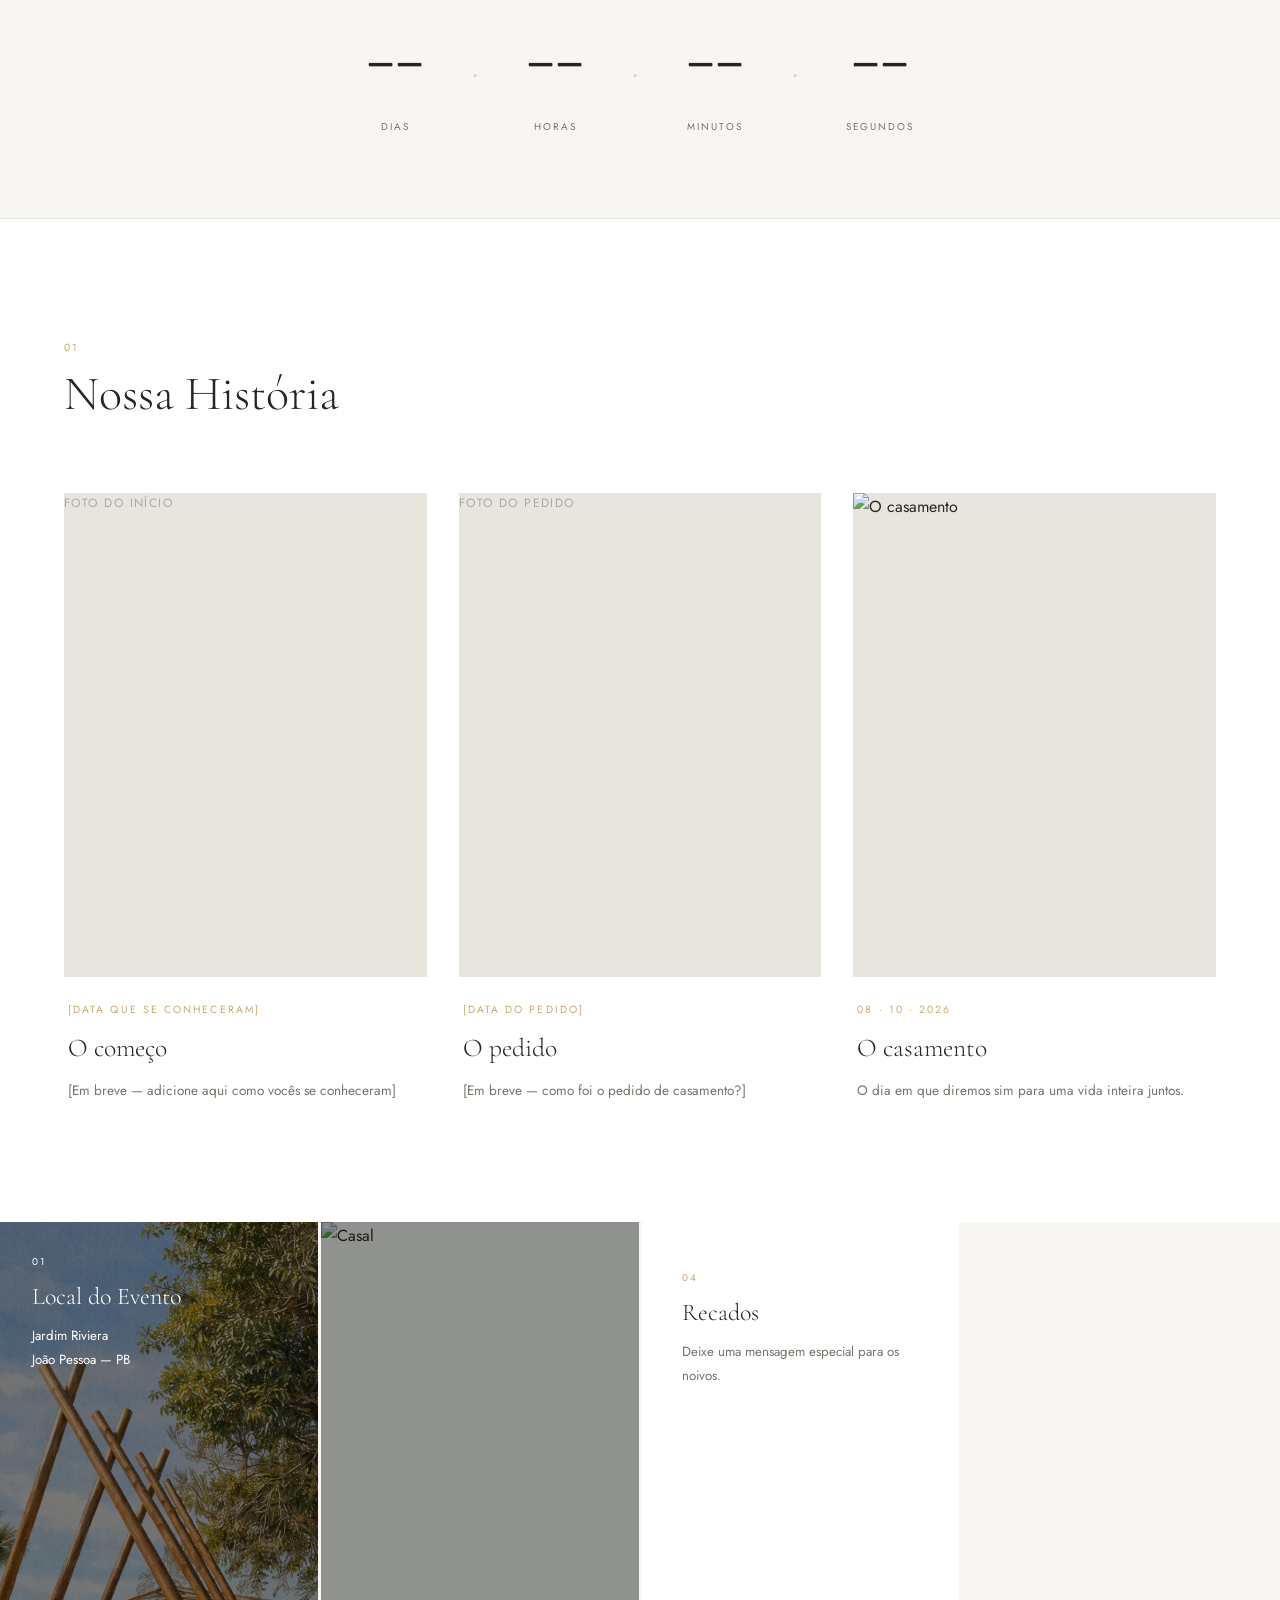
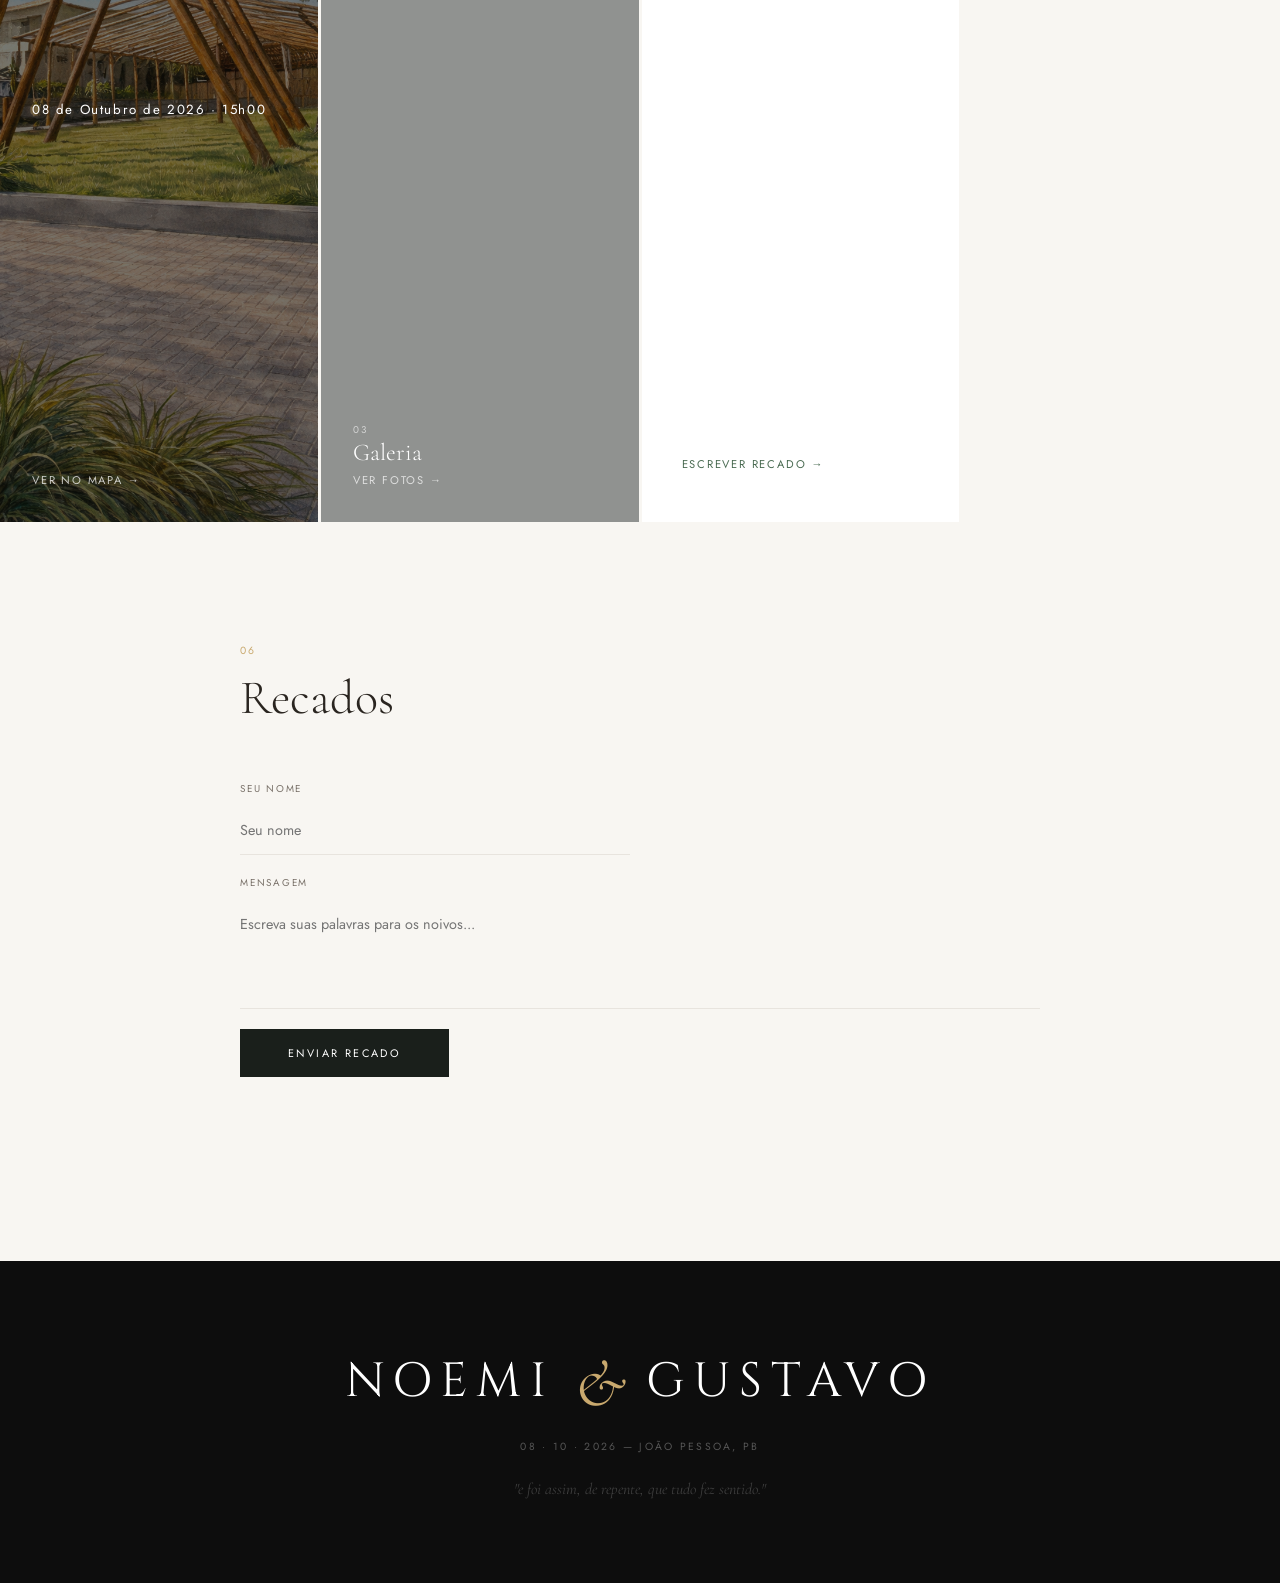
==== commit e24f4d0b: "Remover seção de presentes do site público pós-casamento Co-Authored-By: Claude Sonnet 4.6 <noreply@" ====
--- a/index.html
+++ b/index.html
@@ -183,12 +183,6 @@
             <a id="venue-maps-link" href="https://maps.google.com/?q=Jardim+Riviera+João+Pessoa+PB" target="_blank" class="btn-text venue-link" onclick="event.stopPropagation()">Ver no mapa →</a>
           </div>
         </div>
-        <div id="hcard-presentes" class="info-card" style="cursor:pointer;" onclick="openGiftsSection()">
-          <span class="info-num">02</span>
-          <h3>Presentes</h3>
-          <p>Sua presença já é o maior presente. Mas se quiser nos presentear, clique abaixo.</p>
-          <a href="#gifts-modal" class="btn-text" onclick="event.stopPropagation(); openGiftsSection()">Ver lista →</a>
-        </div>
         <div class="info-card info-card-photo" onclick="openGallery()" style="cursor:pointer;">
           <img src="Foto Site.jpg" alt="Casal" />
           <div class="info-card-photo-overlay">
@@ -288,89 +282,12 @@
     </div>
   </section>
 
-  <!-- LISTA DE PRESENTES -->
-  <section class="gifts-section" id="gifts-section">
-    <div class="gifts-inner">
-      <div class="gifts-header">
-        <span class="section-num">—</span>
-        <h2 class="section-heading">Lista de Presentes</h2>
-      </div>
-      <div class="gifts-grid" id="gifts-grid">
-        <div class="gift-item" style="opacity:0.4;"><h4>Carregando...</h4></div>
-      </div>
-    </div>
-  </section>
-
   <!-- FOOTER -->
   <footer class="footer">
     <p class="footer-names">Noemi <em class="amp">&</em> Gustavo</p>
     <p class="footer-date" id="footer-date-text">08 · 10 · 2026 — João Pessoa, PB</p>
     <p class="footer-quote">"e foi assim, de repente, que tudo fez sentido."</p>
   </footer>
-
-  <!-- MODAL PAGAMENTO -->
-  <div id="paymentModal" class="modal-overlay" onclick="closeModalOutside(event)">
-    <div class="modal-box">
-      <button class="modal-close" onclick="closePaymentModal()">✕</button>
-      <div class="modal-header">
-        <h3 id="modal-gift-name">Presente</h3>
-        <p id="modal-gift-price" class="modal-price">R$ 0,00</p>
-      </div>
-      <div id="step-method" class="modal-step active">
-        <p class="modal-subtitle">Como você prefere pagar?</p>
-        <div class="payment-options">
-          <button class="payment-option" onclick="selectMethod('pix')">
-            <strong>PIX</strong>
-            <small>Instantâneo · Sem taxas</small>
-          </button>
-          <button class="payment-option" onclick="selectMethod('card')">
-            <strong>Cartão</strong>
-            <small>Crédito ou débito</small>
-          </button>
-        </div>
-      </div>
-      <div id="step-pix" class="modal-step">
-        <!-- Modo: valor fixo (presente com preço) -->
-        <div id="pix-mode-code">
-          <p class="modal-subtitle">PIX Copia e Cola</p>
-          <div class="pix-box">
-            <p id="pix-amount" class="pix-amount">R$ —</p>
-            <div class="pix-code-wrap">
-              <p id="pix-code-preview" class="pix-code-preview">—</p>
-            </div>
-            <button class="btn-copy-pix" onclick="copyPix()">Copiar código PIX</button>
-            <p id="pix-copied" style="display:none;color:var(--green);font-size:.78rem;margin-top:10px;">✓ Copiado! Cole no app do seu banco em PIX → Copia e Cola.</p>
-            <p class="pix-note">O valor já vem preenchido automaticamente.</p>
-            <span id="pix-key-value" style="display:none;">—</span>
-          </div>
-        </div>
-        <!-- Modo: valor livre -->
-        <div id="pix-mode-key" style="display:none;">
-          <p class="modal-subtitle">PIX — Chave</p>
-          <div class="pix-box">
-            <p class="pix-note" style="margin-bottom:14px;">Copie a chave abaixo e cole no seu banco. Você escolhe o valor que quiser presentear.</p>
-            <div class="pix-code-wrap">
-              <p id="pix-key-free" class="pix-code-preview" style="font-size:.9rem;">—</p>
-            </div>
-            <button class="btn-copy-pix" onclick="copyPixKey()">Copiar chave PIX</button>
-            <p id="pix-key-copied" style="display:none;color:var(--green);font-size:.78rem;margin-top:10px;">✓ Copiado! Cole no campo Chave PIX do seu banco.</p>
-          </div>
-        </div>
-        <button class="btn-back" onclick="goBack()">← Voltar</button>
-      </div>
-      <div id="step-card" class="modal-step">
-        <p class="modal-subtitle">Pagamento por cartão</p>
-        <div class="card-info-box">
-          <p>Você será direcionado para o nosso parceiro de pagamento seguro.</p>
-          <div class="card-badges">
-            <span>🔒 SSL</span><span>Visa</span><span>Master</span><span>Elo</span>
-          </div>
-        </div>
-        <a id="card-payment-link" href="#" target="_blank" class="btn-submit" onclick="closePaymentModal()">Pagar com Cartão →</a>
-        <button class="btn-back" onclick="goBack()">← Voltar</button>
-      </div>
-    </div>
-  </div>
 
   <!-- LIGHTBOX -->
   <div id="lightbox" class="lightbox" onclick="closeLightbox()">
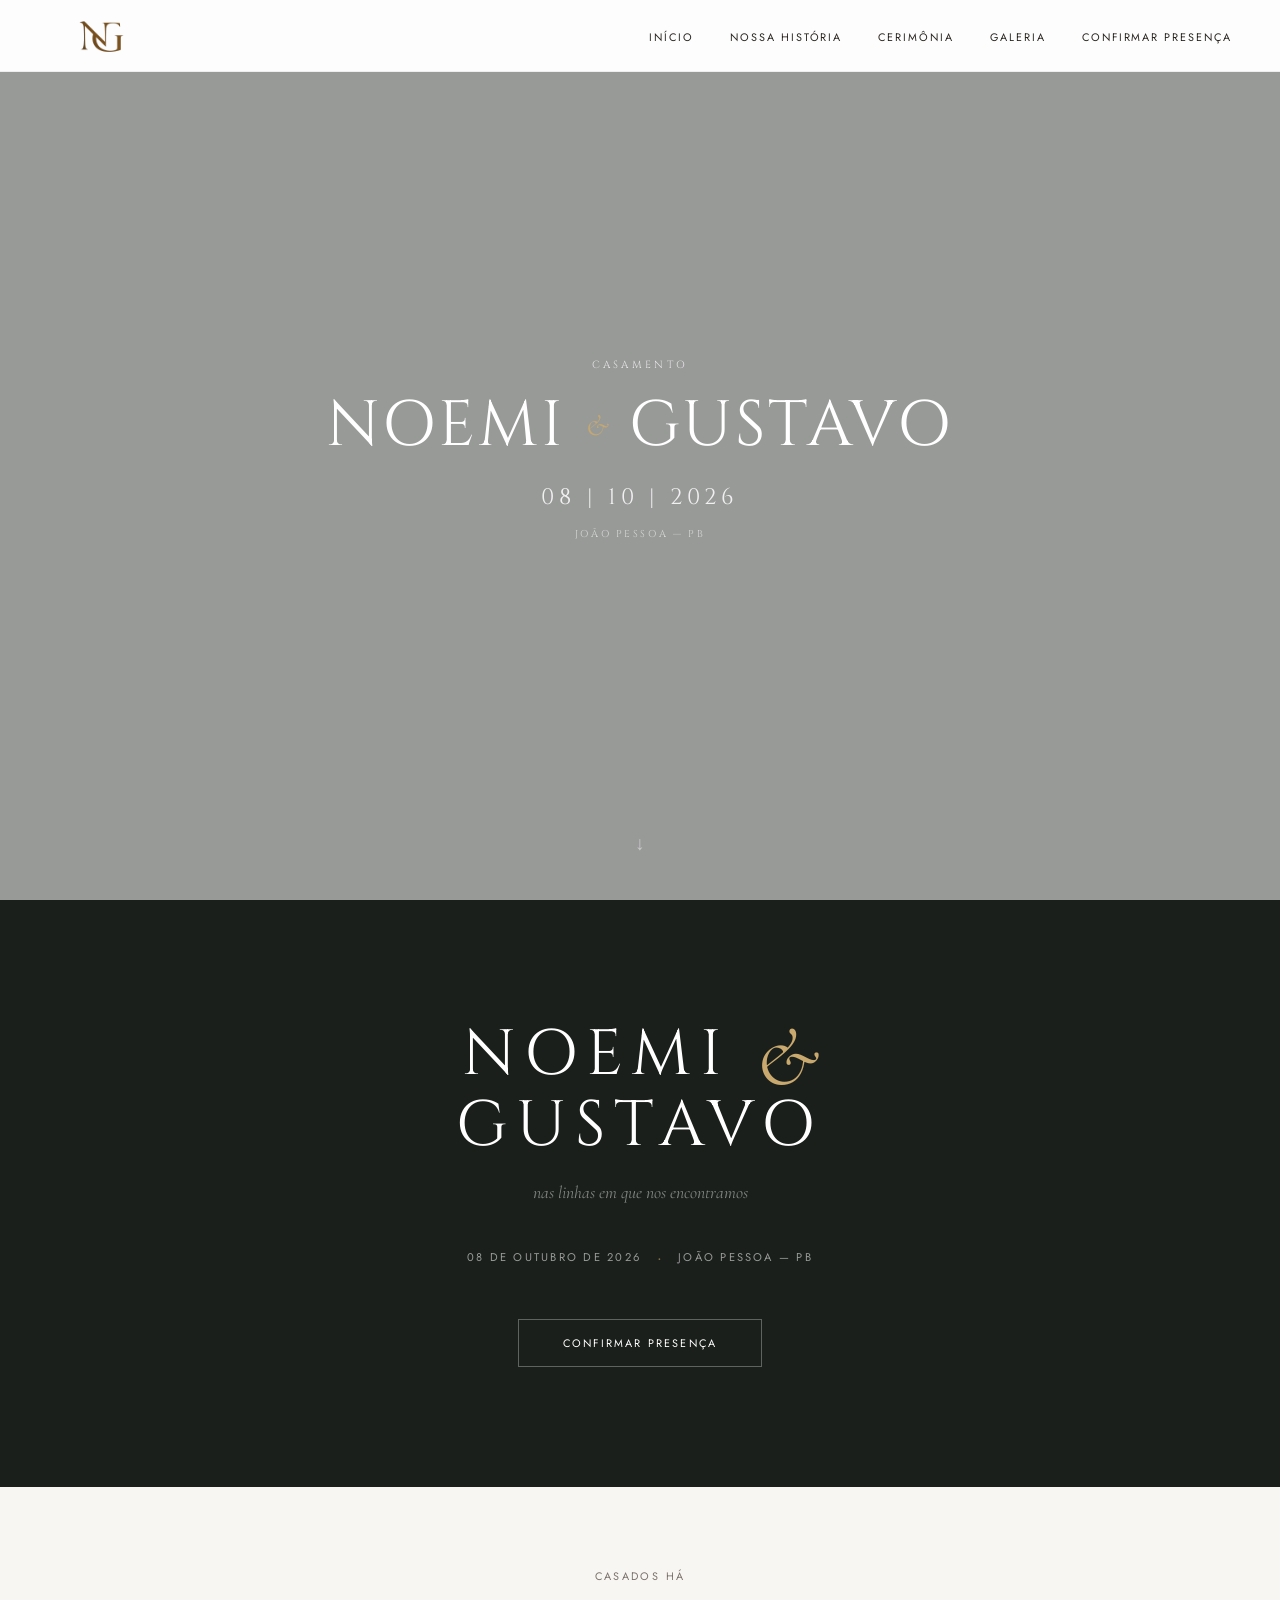
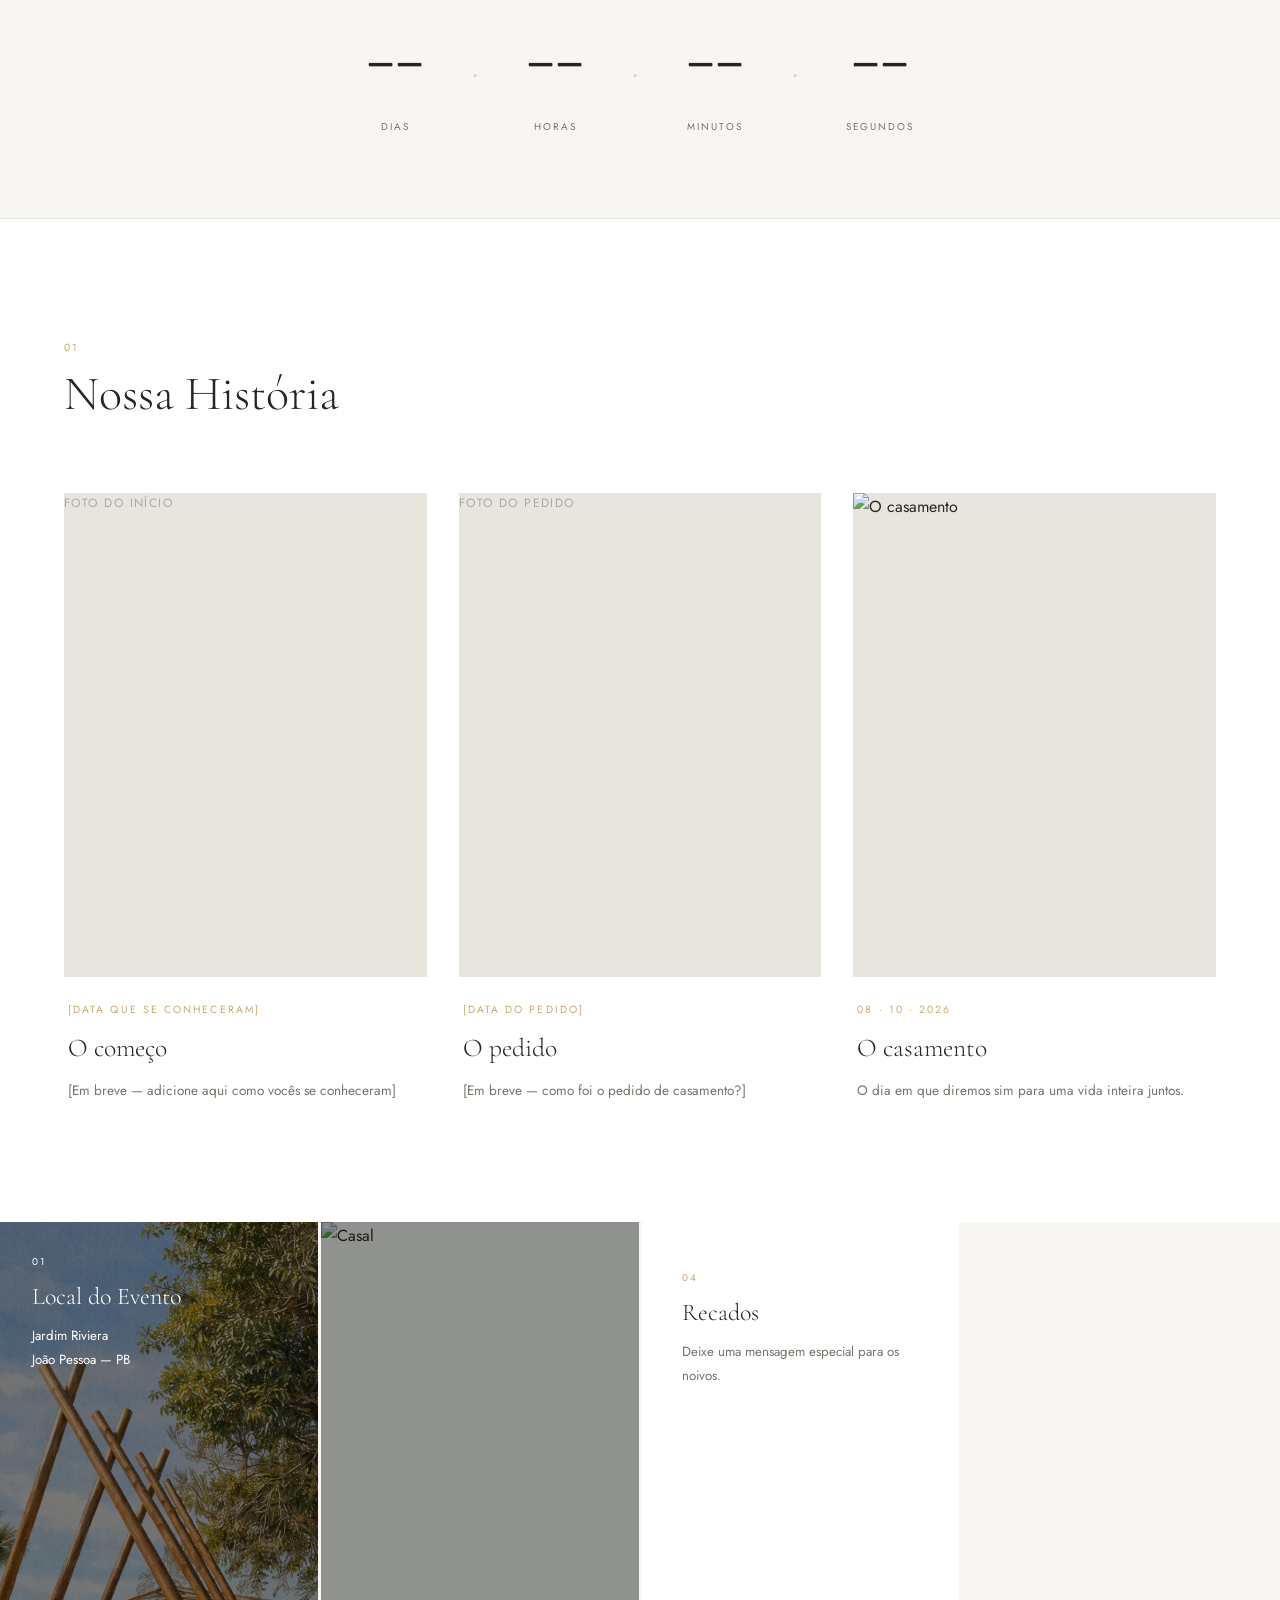
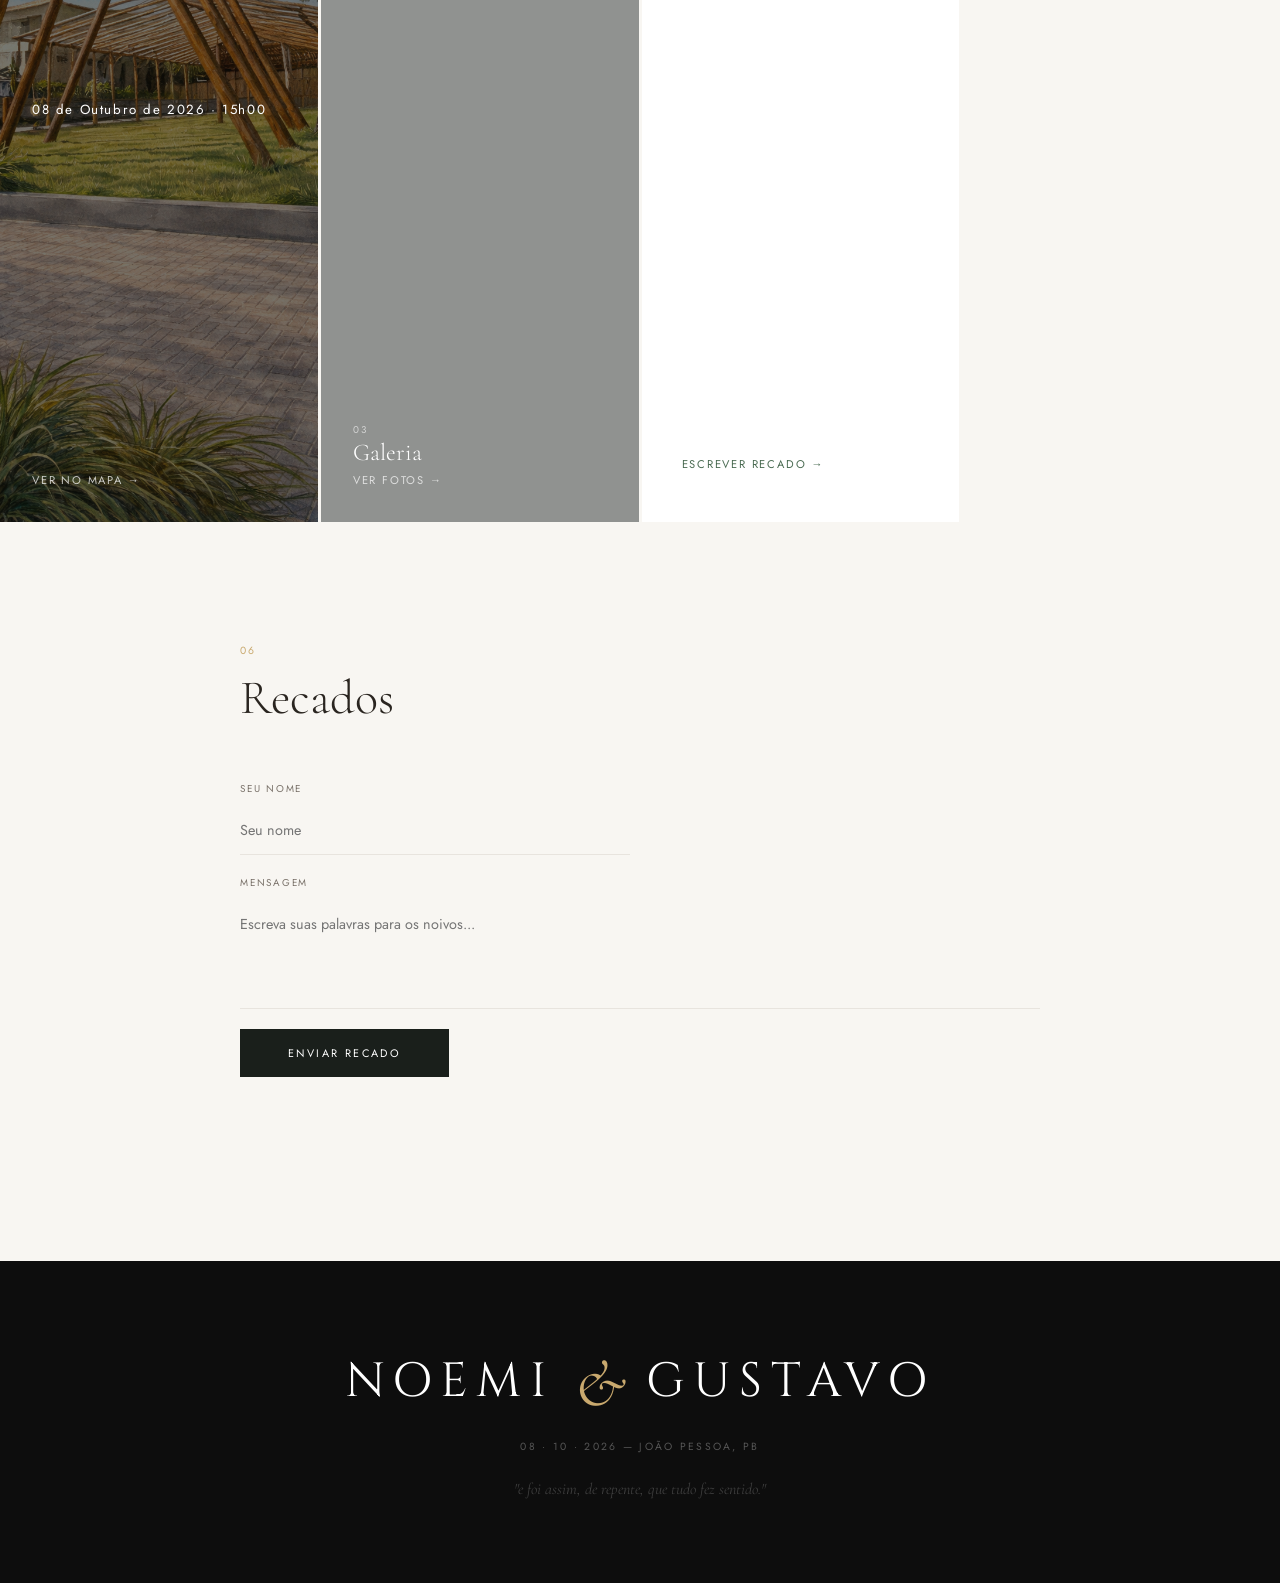
==== commit 91851941: "Remover item Presentes do menu de navegação Co-Authored-By: Claude Sonnet 4.6 <noreply@anthropic.com" ====
--- a/index.html
+++ b/index.html
@@ -47,7 +47,6 @@
       <li><a href="#" onclick="document.querySelector('.nav-links').classList.remove('open'); window.scrollTo({top:0,behavior:'smooth'}); return false;">Início</a></li>
       <li><a href="#historia">Nossa História</a></li>
       <li><a href="#cerimonia">Cerimônia</a></li>
-      <li><a href="#" onclick="openGiftsSection(); return false;">Presentes</a></li>
       <li><a href="#" onclick="document.querySelector('.nav-links').classList.remove('open'); openGallery(); return false;">Galeria</a></li>
       <li><a href="#" onclick="openRsvpOverlay(); return false;">Confirmar Presença</a></li>
     </ul>
